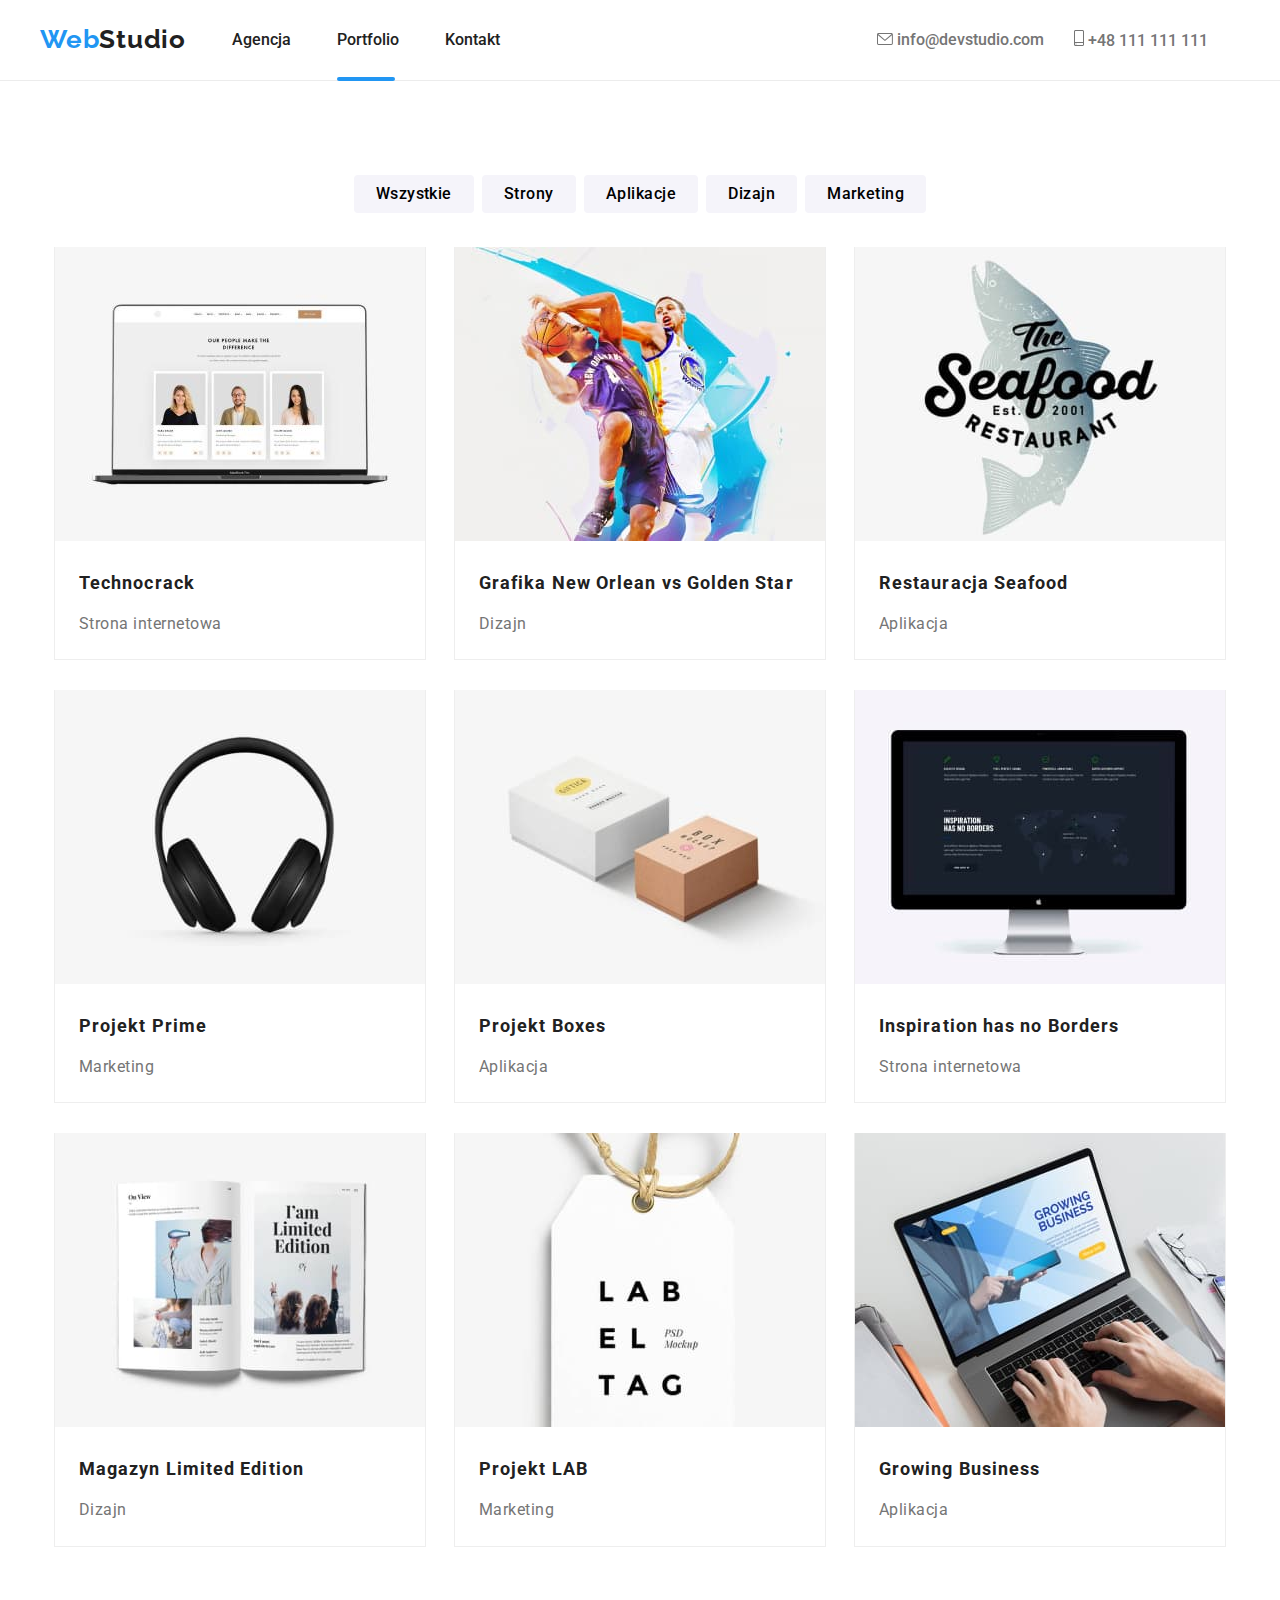
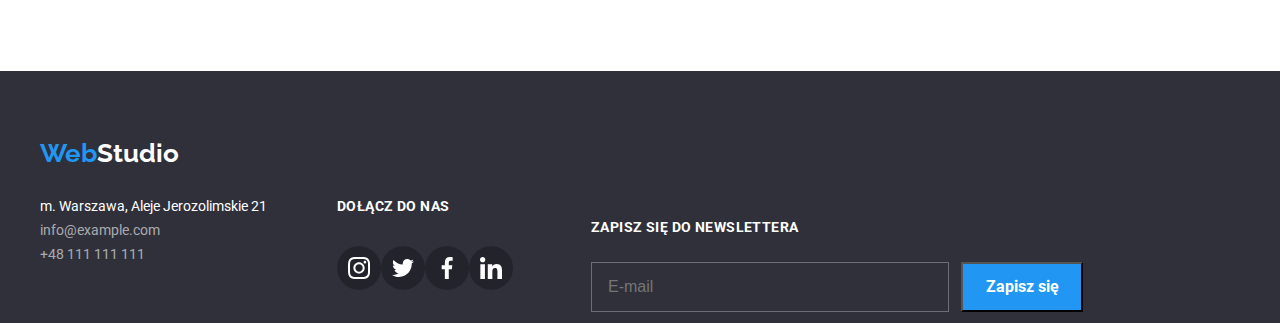
==== portfolio.html @ 3f78d121 "Initial commit" ====
<!DOCTYPE html>
<html lang="en">
    <head>
        <meta charset="UTF-8" />
        <meta http-equiv="X-UA-Compatible" content="IE=edge" />
        <meta name="viewport" content="width=device-width, initial-scale=1.0" />
        <title>Portfolio</title>
        <link rel="stylesheet" href="css/styles.css" />
        <link
            href="https://fonts.googleapis.com/css2?family=Raleway:wght@700&family=Roboto:wght@400;500;700;900&display=swap"
            rel="stylesheet"
        />
        <link
            rel="stylesheet"
            href="node_modules/modern-normalize/modern-normalize.css"
        />
    </head>

    <body>
        <header >
            <nav class="container">
                <ul class="navigation">
                    <div class="left-nav">
                        <li>
                            <a class="logo" href="/"
                                ><span class="logo-web">Web</span>Studio</a
                            >
                        </li>
                        <li>
                            <a class="links" href="./index.html">Agencja</a>
                        </li>
                        <li>
                            <a class="links" href="./portfolio.html"
                                >Portfolio</a
                            >
                             <div class="underscore-portfolio"></div>
                        </li>
                        <li>
                            <a class="links" href="#">Kontakt</a>
                        </li>
                    </div>
                    <div class="right-nav">
                        <li>
                            <a
                                class="envelope-smartphone"
                                href="mailto:info@devstudio.com"
                            >
                                <svg width="16px" height="12px">
                                    <use
                                        href="./images/icons.svg/symbol-defs-envelope-smartphone.svg#icon-envelope"
                                    ></use>
                                </svg>
                                info@devstudio.com</a
                            >
                        </li>
                        <li>
                            <a
                                class="envelope-smartphone"
                                href="tel:+48111111111"
                            >
                                <svg width="10px" height="16px">
                                    <use
                                        href="./images/icons.svg/symbol-defs-envelope-smartphone.svg#icon-smartphone"
                                    ></use>
                                </svg>
                                +48 111 111 111</a
                            >
                        </li>
                    </div>
                </ul>
            </nav>
        </header>
        <main>
            <section>
                <div class="container">
                <ul class="portfolio-buttons-style">
                    <li>
                        <button class="portfolio-buttons" type="button">
                            Wszystkie
                        </button>
                    </li>
                    <li>
                        <button class="portfolio-buttons" type="button">
                            Strony
                        </button>
                    </li>
                    <li>
                        <button class="portfolio-buttons" type="button">
                            Aplikacje
                        </button>
                    </li>
                    <li>
                        <button class="portfolio-buttons" type="button">
                            Dizajn
                        </button>
                    </li>
                    <li>
                        <button class="portfolio-buttons" type="button">
                            Marketing
                        </button>
                    </li>
                </ul>
            </section>

            <section>
                <div class="container">
                    <ul class="portfolio-img-container">
                        <li class="portfolio-images">
                            <div class="img-animation">
                                <img 
                                src="images/portfolio.img/img1.jpg"
                                alt="Laptop"
                                width="370"
                                height="294"
                            />
                                <p class="overlay-text">Technocrack jest popularną platformą wykorzystywaną do rozpowszechniania koronawirusa. Firmy wykorzystują tę platformę do celów szpiegowskich i ataków na niezabezpieczone serwery konkurencji
                            </p>  
                            </div>

                            <h3 class="portfolio-img-title">Technocrack</h3>
                            <p class="portfolio-image-description">
                                Strona internetowa
                            </p>
                        </li>

                        <li class="portfolio-images">
                            <div class="img-animation">
                            <img
                                src="images/portfolio.img/img2.jpg"
                                alt="Two basketball players"
                                width="370"
                                height="294"
                            />
                             <p class="overlay-text">Technocrack jest popularną platformą wykorzystywaną do rozpowszechniania koronawirusa. Firmy wykorzystują tę platformę do celów szpiegowskich i ataków na niezabezpieczone serwery konkurencji
                            </p> 
                        </div>
                            <h3 class="portfolio-img-title">
                                Grafika New Orlean vs Golden Star
                            </h3>
                            <p class="portfolio-image-description">Dizajn</p>
                        </li>

                        <li class="portfolio-images">
                            <div class="img-animation">
                            <img
                                src="images/portfolio.img/img3.jpg"
                                alt="Seafood restaurant logo"
                                width="370"
                                height="294"
                            />
                             <p class="overlay-text">Technocrack jest popularną platformą wykorzystywaną do rozpowszechniania koronawirusa. Firmy wykorzystują tę platformę do celów szpiegowskich i ataków na niezabezpieczone serwery konkurencji
                            </p> 
                            </div>
                            <h3 class="portfolio-img-title">
                                Restauracja Seafood
                            </h3>
                            <p class="portfolio-image-description">Aplikacja</p>
                        </li>

                        <li class="portfolio-images">
                            <div class="img-animation">
                            <img
                                src="images/portfolio.img/img4.jpg"
                                alt="Black headphones"
                                width="370"
                                height="294"
                            />
                            <p class="overlay-text">Technocrack jest popularną platformą wykorzystywaną do rozpowszechniania koronawirusa. Firmy wykorzystują tę platformę do celów szpiegowskich i ataków na niezabezpieczone serwery konkurencji
                            </p> 
                        </div>

                            <h3 class="portfolio-img-title">Projekt Prime</h3>
                            <p class="portfolio-image-description">Marketing</p>
                        </li>

                        <li class="portfolio-images">
                            <div class="img-animation">
                            <img
                                src="images/portfolio.img/img5.jpg"
                                alt="Two boxes"
                                width="370"
                                height="294"
                            />
                            <p class="overlay-text">Technocrack jest popularną platformą wykorzystywaną do rozpowszechniania koronawirusa. Firmy wykorzystują tę platformę do celów szpiegowskich i ataków na niezabezpieczone serwery konkurencji
                            </p> 
                            </div>
                            <h3 class="portfolio-img-title">Projekt Boxes</h3>
                            <p class="portfolio-image-description">Aplikacja</p>
                        </li>

                        <li class="portfolio-images">
                             <div class="img-animation">
                            <img
                                src="images/portfolio.img/img6.jpg"
                                alt="Computer screen"
                                width="370"
                                height="294"
                            />
                             <p class="overlay-text">Technocrack jest popularną platformą wykorzystywaną do rozpowszechniania koronawirusa. Firmy wykorzystują tę platformę do celów szpiegowskich i ataków na niezabezpieczone serwery konkurencji
                            </p>
                            </div>
                            <h3 class="portfolio-img-title">
                                Inspiration has no Borders
                            </h3>
                            <p class="portfolio-image-description">
                                Strona internetowa
                            </p>
                        </li>

                        <li class="portfolio-images">
                             <div class="img-animation">
                            <img
                                src="images/portfolio.img/img7.jpg"
                                alt="Open book"
                                width="370"
                                height="294"
                            />
                        <p class="overlay-text">Technocrack jest popularną platformą wykorzystywaną do rozpowszechniania koronawirusa. Firmy wykorzystują tę platformę do celów szpiegowskich i ataków na niezabezpieczone serwery konkurencji
                            </p>
                            </div>
                            <h3 class="portfolio-img-title">
                                Magazyn Limited Edition
                            </h3>
                            <p class="portfolio-image-description">Dizajn</p>
                        </li>

                        <li class="portfolio-images">
                             <div class="img-animation">
                            <img
                                src="images/portfolio.img/img8.jpg"
                                alt="White bookmark"
                                width="370"
                                height="294"
                            />
                            <p class="overlay-text">Technocrack jest popularną platformą wykorzystywaną do rozpowszechniania koronawirusa. Firmy wykorzystują tę platformę do celów szpiegowskich i ataków na niezabezpieczone serwery konkurencji
                            </p>
                            </div>
                            <h3 class="portfolio-img-title">Projekt LAB</h3>
                            <p class="portfolio-image-description">Marketing</p>
                        </li>

                        <li class="portfolio-images">
                             <div class="img-animation">
                            <img
                                src="images/portfolio.img/img9.jpg"
                                alt="Typing on the laptop"
                                width="370"
                                height="294"
                            />
                            <p class="overlay-text">Technocrack jest popularną platformą wykorzystywaną do rozpowszechniania koronawirusa. Firmy wykorzystują tę platformę do celów szpiegowskich i ataków na niezabezpieczone serwery konkurencji
                            </p>
                            </div>
                            <h3 class="portfolio-img-title">
                                Growing Business
                            </h3>
                            <p class="portfolio-image-description">Aplikacja</p>
                        </li>
                    </ul>
                </div>
                </div>
            </section>
        </main>
        <footer class="footer">
            <div class="container">
                <a class="logo-web-footer" href="/"
                    ><span class="logo-web">Web</span>Studio</a
                >
                <address>
                    <div class="footer-sections">
                        <div class="addres-box">
                            <p>m. Warszawa, Aleje Jerozolimskie 21</p>
                            <p class="footer-contact">
                                <a href="mailto:info@devstudio.com"></a
                                >info@example.com
                            </p>
                            <p class="footer-contact">
                                <a href="tel:+48111111111"></a>+48 111 111 111
                            </p>
                        </div>
                        <div class="joined-us-section">
                            <p class="joined-us">Dołącz do nas</p>
                            <ul class="social-media-footer">
                                <li>
                                    <a href="#">
                                        <svg
                                            width="20px"
                                            height="20px"
                                            viewBox="0 0 50 100"
                                            class="social-media-footer-single"
                                        >
                                            <use
                                                href="./images/icons.svg/symbol-defs-social.svg#icon-instagram"
                                            ></use> 
                                        </svg>
                                    </a>
                                </li>
                                <li>
                                    <a href="#">
                                        <svg
                                            width="20px"
                                            height="20px"
                                            viewBox="0 0 50 100"
                                            class="social-media-footer-single"
                                        >
                                            <use
                                                href="./images/icons.svg/symbol-defs-social.svg#icon-twitter"
                                            ></use>
                                        </svg>
                                    </a>
                                </li>
                                <li>
                                    <a href="#">
                                        <svg
                                            width="20px"
                                            height="20px"
                                            viewBox="0 0 50 100"
                                            class="social-media-footer-single"
                                        >
                                            <use
                                                href="./images/icons.svg/symbol-defs-social.svg#icon-facebook"
                                            ></use>
                                        </svg>
                                    </a>
                                </li>
                                <li>
                                    <a href="#">
                                        <svg
                                            width="20px"
                                            height="20px"
                                            viewBox="0 0 50 100"
                                            class="social-media-footer-single"
                                        >
                                            <use
                                                href="./images/icons.svg/symbol-defs-social.svg#icon-linkedin"
                                            ></use>
                                        </svg>
                                    </a>
                                </li>
                                <div class="footer-sections">
                                <li class="footer-newsletter">
                                    <p class="newsletter">Zapisz się do newslettera</p>
<form class="email-button-section" name="signup_form" autocomplete="on" novalidate>
  <label>
    <input class="footer-email" name="email" placeholder="E-mail"/>
  </label>

  <button type="submit"class="sign-up">Zapisz się</button>
</form>
                                    </li>
                                    </div>
                            </ul>
                        </div>
                    </div>
                </address>
            </div>
        </footer>
    </body>
</html>
---- css/styles.css ----
@import url("https://fonts.googleapis.com/css2?family=Raleway:wght@700&family=Roboto:wght@400;500;700;900&display=swap");
@import "node_modules/modern-normalize/modern-normalize.css";

:root {
    --brand-color: #2196f3;
    --title: #ffffff;
    --black: #212121;
    --backgroud-grey: #2f303a;
    --button-white: #f5f4fa;
    --grey: #757575;
    --border-lightgrey: #afb1b8;
}

body {
    font-family: "Roboto", sans-serif;
    color: var(--black);
}

*,
*::before,
*::after {
    box-sizing: border-box;
    padding: 0;
    margin: 0;
}
header {
    border-bottom: solid;
    border-color: #ececec;
    border-width: 1px;
}

.container {
    width: 1200px;
    margin: 0 auto;
}

.navigation {
    display: flex;
    flex-direction: row;
    align-items: center;
    max-width: 1600px;
    height: 80px;
    list-style: none;
    padding-top: 24px;
    padding-bottom: 25px;
}

.left-nav {
    display: flex;
    justify-content: flex-start;
    align-items: center;
    gap: 46px;
    list-style: none;
}
.right-nav {
    display: flex;
    justify-content: flex-end;
    gap: 30px;
    list-style: none;
    margin: auto;
    color: var(--grey);
    padding-left: 345px;
}

.links {
    color: var(--black);
    cursor: pointer;
    font-size: inherit;
    font-weight: 500;
    text-decoration: none;
    display: flex;
}
.links:active,
.links:hover {
    color: var(--brand-color);
    transition-duration: 250ms;
    transition-timing-function: cubic-bezier(0.4, 0, 0.2, 1);
}

.envelope-smartphone {
    fill: var(--grey);
    cursor: pointer;
    color: var(--grey);
    font-size: 14px;
    font-size: inherit;
    font-weight: 500;
    justify-content: right;
}

.envelope-smartphone:hover,
.envelope-smartphone:focus {
    color: var(--brand-color);
    fill: var(--brand-color);
    transition-duration: 250ms;
    transition-timing-function: cubic-bezier(0.4, 0, 0.2, 1);
}

a {
    list-style-type: none;
    text-decoration: none;
}
.logo {
    font-family: "Raleway", sans-serif;
    font-style: normal;
    font-weight: 700;
    font-size: 26px;
    line-height: 1.4;
    letter-spacing: 0.03em;
    text-decoration: none;
    text-shadow: 2px, 2px, 4px, #212121;
    color: var(--brand-color);
    color: var(--black);
}
.logo-web {
    color: var(--brand-color);
}

.underscore {
    position: relative;
    top: 28px;
}

.underscore::after {
    content: "";
    position: absolute;
    left: 0;

    display: block;
    width: 53px;
    height: 4px;
    background-color: #2196f3;
    border-radius: 2px;
}

.underscore-portfolio {
    position: relative;
    top: 28px;
}

.underscore-portfolio::after {
    content: "";
    position: absolute;
    left: 0;
    display: block;
    width: 58px;
    height: 4px;
    background-color: #2196f3;
    border-radius: 2px;
}
.title {
    font-family: "Raleway", sans-serif;
    color: var(--title);
    font-style: normal;
    font-weight: 700;
    font-size: 44px;
    line-height: 1, 4;
    text-align: center;
    letter-spacing: 0.06em;
    text-transform: uppercase;
    max-width: 1600px;
    margin: auto;
    height: 600px;
    padding-top: 200px;
    background-image: linear-gradient(
            rgba(47, 48, 58, 0.4),
            rgba(47, 48, 58, 0.4)
        ),
        url("../images/main.img/background-img.jpg");
    filter: drop-shadow(0px 4px 4px rgba(0, 0, 0, 0.25));
    background-repeat: no-repeat;
}

.efektywne {
    font-family: "Roboto";
    font-weight: 900;
    font-size: 44px;
    line-height: 1.37;
    letter-spacing: 0.06em;
    text-transform: uppercase;
    color: var(--white);
    width: 1200px;
    max-width: 696px;
    text-align: center;
    margin: 0 auto;
}

.main-button {
    color: var(--title);
    cursor: pointer;
    background-color: var(--brand-color);
    font-weight: 700;
    font-size: 16px;
    width: 200px;
    height: 50px;
    left: 700px;
    top: 430px;
}
.backdrop {
    display: flex;
    background-color: rgba(0, 0, 0, 0.2);
    position: fixed;
    left: 0;
    right: 0;
    top: 0;
    bottom: 0;
    z-index: 1;
    cursor: not-allowed;
    transform: scale(1);
    transition-duration: 250ms;
    transition-timing-function: cubic-bezier(0.4, 0, 0.2, 1);
}
.modal {
    position: relative;
    margin: auto;
    background: #ffffff;
    box-shadow: 0px 1px 3px rgba(0, 0, 0, 0.12), 0px 1px 1px rgba(0, 0, 0, 0.14),
        0px 2px 1px rgba(0, 0, 0, 0.2);
    width: 528px;
    height: 581px;
    cursor: auto;
}
.modal-close {
    border-radius: 50%;
    border-color: var(--border-lightgrey);
    color: #212121;
    fill: #212121;
    width: 30px;
    height: 30px;
    background-color: var(--title);
    position: absolute;
    top: 8px;
    left: 91%;
    cursor: pointer;
}
.close-x {
    fill: var(--black);
}
.is-hidden {
    pointer-events: none;
    visibility: hidden;
    opacity: 0;
    transform: translateX(-50%) translateY(-50%) scale(0) rotate(0deg)
        skew(40deg 40deg);
}
.lorem-ipsum-icons {
    text-align: center;
    background-color: var(--button-white);
    width: 270px;
    height: 120px;
    padding: 25px 100px;
}
.lorem-ipsum-style {
    display: flex;
    justify-content: space-between;
    flex-direction: row;
    list-style: none;
    gap: 30px;
    padding-top: 94px;
    padding-bottom: 94px;
}

.lorem-ipsum {
    font-weight: 700;
    font-size: 14px;
    line-height: 1.1;
    letter-spacing: 0.03em;
    text-transform: uppercase;
    padding-top: 30px;
}
.lorem-ipsum-text {
    font-size: 14px;
    line-height: 1.7;
    letter-spacing: 0.03em;
    color: var(--grey);
    text-align: left;
    width: 270px;
    height: 75px;
    padding-bottom: 94px;
}
.lorem-ipsum-container {
    display: flex;
    width: 1200px;
    margin: auto;
    padding: 94px 215px;
    gap: 30px;
    list-style-type: none;
    justify-content: space-between;
    padding-top: 94px;
    padding-bottom: 94px;
}
.headings {
    font-size: 36px;
    text-align: center;
    font-weight: 700;
    padding-top: 94px;
    padding-bottom: 50px;
}

.index-images {
    display: flex;
    gap: 30px;
    list-style-type: none;
    list-style: none;
    justify-content: space-between;
    padding-bottom: 94px;
}

.index-image-title > .label {
    position: absolute;
    bottom: 0;
    font-family: "Roboto";
    font-weight: 700;
    font-size: 14px;
    background-color: rgba(47, 48, 58, 0.8);
    color: var(--title);
    width: 370px;
    height: 70px;
    text-align: center;
    padding-top: 27px;
    padding-bottom: 27px;
}
.index-image-title {
    position: relative;
    letter-spacing: 0.03em;
    text-transform: uppercase;
    display: flex;
}

.john-doe-section {
    background-color: var(--button-white);
    max-width: 1600px;
    margin: auto;
}
.john-doe-style {
    display: flex;
    list-style-type: none;
    justify-content: space-between;
    padding-bottom: 94px;
    gap: 30px;
}
.john-doe-images {
    background-color: var(--title);
}

.john-doe {
    font-weight: 500;
    padding-top: 30px;
    padding-bottom: 10px;
}

.john-doe-job {
    font-weight: 400px;
    font-style: normal;
    color: var(--grey);
    padding-bottom: 59px, 99px;
    height: 30px;
}

.john-doe-description {
    text-align: center;
    letter-spacing: 0.03em;
    box-shadow: 0px 0px 2px 0px;
    border-radius: 0px 0px 4px 4px;
    padding-bottom: 30px;
    background-color: var(--title);
    filter: drop-shadow(0px 4px 4px rgba(0, 0, 0, 0.25));
}

.social-media-icons {
    display: flex;
    fill: var(--border-lightgrey);
    justify-content: center;
    margin: auto;
    list-style: none;
    padding-top: 12px;
    max-height: 44px;
    max-width: 206px;
}

.social-media-icons-single {
    margin: auto;
    fill: var(--border-lightgrey);
    cursor: pointer;
    width: 44px;
    height: 44px;
    padding: 12px;
}

.social-media-icons-single:hover,
.social-media-icons-single:focus {
    fill: var(--title);
    background-color: var(--brand-color);
    padding: 10px;
    border-radius: 50%;
    transition-duration: 250ms;
    transition-timing-function: cubic-bezier(0.4, 0, 0.2, 1);
}

.company-icons {
    display: flex;
    justify-content: center;
    padding-bottom: 30px;
    fill: var(--border-lightgrey);
    gap: 30px;
    padding-top: 50px;
    padding-bottom: 94px;
}

.company-border {
    list-style: none;
    cursor: pointer;
    padding: 16px 32px;
    width: 170px;
    height: 92px;
    margin-right: auto;
    border-width: 1px;
    border: 1px solid var(--border-lightgrey);
    border-radius: 4px;
}

.company-border:hover,
.company-border:focus {
    fill: var(--brand-color);
    border-color: var(--brand-color);
    transition-duration: 250ms;
    transition-timing-function: cubic-bezier(0.4, 0, 0.2, 1);
}

.portfolio-buttons {
    cursor: pointer;
    justify-content: center;
    font-family: "Roboto";
    font-weight: 500;
    font-size: 16px;
    line-height: 1.6;
    background: var(--button-white);
    border-radius: 4px;
    text-align: center;
    letter-spacing: 0.03em;
    padding: 6px 22px 6px 22px;
    border: var(--button-white);
    margin: auto;
}
.portfolio-buttons-style {
    display: flex;
    list-style: none;
    justify-content: center;
    gap: 8px;
    padding-top: 94px;
    padding-bottom: 34px;
}

.portfolio-buttons:hover {
    background: var(--brand-color);
    color: var(--button-white);
    box-shadow: 0px 4px 4px rgba(0, 0, 0, 0.25);
    transition-duration: 250ms;
    transition-timing-function: cubic-bezier(0.4, 0, 0.2, 1);
}
.portfolio-buttons:focus {
    background: var(--brand-color);
    color: var(--title);
}

.portfolio-img-title {
    font-weight: 700;
    font-size: 18px;
    line-height: 2;
    color: var(--black);
    letter-spacing: 0.06em;
    padding: 20px 24px 4px 24px;
}

.portfolio-images {
    position: relative;
    list-style-type: none;
    cursor: pointer;
    margin: auto;
    gap: 30px;
    margin-bottom: 30px;
    border-width: 1px;
    border-style: solid;
    border-color: #eeeeee;
    border-top: transparent;
}
.portfolio-images:hover .overlay-text {
    transform: translateY(-100%);
    transition-duration: 250ms;
    transition-timing-function: cubic-bezier(0.4, 0, 0.2, 1);
}

.portfolio-image-description {
    color: var(--grey);
    font-size: 16px;
    line-height: 1.9;
    letter-spacing: 0.03em;
    padding: 4px 24px 20px 24px;
    gap: 30px;
}
.portfolio-img-container {
    display: flex;
    flex-wrap: wrap;
    justify-content: space-between;
    padding-bottom: 94px;
}
.img-animation {
    position: relative;
    overflow: hidden;
}
.overlay-text {
    margin: 0;
    position: absolute;
    pointer-events: none;
    width: 100%;
    height: 100%;
    font-size: 18px;
    line-height: 1, 5;
    background-color: var(--brand-color);
    letter-spacing: 0.03em;
    color: var(--title);
    top: 100%;
    left: 0;
    padding-top: 49px;
    padding-left: 24px;
    padding-right: 45px;
    transition: transform 0.3s;
    transition-timing-function: cubic-bezier(0.4, 0, 0.2, 1);
}
.img-animation:hover .overlay-text:hover {
    transform: translateY(0%);
    transition-duration: 250ms;
    transition-timing-function: cubic-bezier(0.4, 0, 0.2, 1);
}

.logo-web-footer {
    font-family: "Raleway", sans-serif;
    color: var(--title);
    font-weight: 700;
    font-size: 26px;
    background-color: var(--backgroud-grey);
    text-decoration: none;
}

.footer {
    font-style: normal;
    font-size: 14px;
    color: var(--title);
    line-height: 1.7;
    background-color: var(--backgroud-grey);
    height: 252px;
    padding-top: 60px;
}

.addres-box {
    font-style: normal;
    padding-top: 20px;
    padding-bottom: 9px;
    padding-right: 70px;
    line-height: 1, 7;
    justify-content: flex-start;
}
.footer-contact {
    color: rgba(255, 255, 255, 0.6);
    font-size: 14px;
    line-height: 1.7;
    cursor: pointer;
}
.footer-contact:active,
.footer-contact:hover {
    color: var(--brand-color);
    transition-duration: 250ms;
    transition-timing-function: cubic-bezier(0.4, 0, 0.2, 1);
}
.joined-us {
    font-family: "Roboto";
    font-weight: 700;
    font-size: 14px;
    letter-spacing: 0.03em;
    text-transform: uppercase;
    font-style: normal;
}
.joined-us-section {
    margin-top: 20px;
    justify-content: center;
}
.social-media-footer {
    display: flex;
    max-width: 206px;
    list-style: none;
    align-items: center;
}
.social-media-footer-single {
    fill: var(--title);
    cursor: pointer;
    background-color: rgba(0, 0, 0, 0.25);
    margin-top: 20px;
    width: 44px;
    height: 44px;
    border-radius: 50%;
    align-items: center;
}
.social-media-footer-single:hover {
    background-color: var(--brand-color);
    border-radius: 50%;
    transition-duration: 250ms;
    transition-timing-function: cubic-bezier(0.4, 0, 0.2, 1);
}
.footer-sections {
    display: flex;
}
.sign-up {
    font-family: "Roboto";
    font-style: normal;
    font-weight: 700;
    font-size: 16px;
    line-height: 30px;
    background-color: #2196f3;
    width: 200px;
    height: 50px;
    text-align: center;
    color: white;
}
.newsletter {
    font-family: "Roboto";
    font-style: normal;
    font-weight: 700;
    font-size: 14px;
    line-height: 16px;
    letter-spacing: 0.03em;
    text-transform: uppercase;
    width: 448px;
    height: 23px;
    left: 561px;
    top: 262px;
    padding-bottom: 20px;
}
.footer-newsletter {
    display: inline;
    width: 570px;
    height: 86px;
    padding-left: 78px;
}
.email-button-section {
    display: flex;
    gap: 12px;
    padding-top: 20px;
}
.footer-email {
    width: 358px;
    height: 50px;
    font-size: 16px;
    padding-left: 16px;
    background-color: var(--backgroud-grey);
    border: 1px solid rgba(255, 255, 255, 0.3);
}
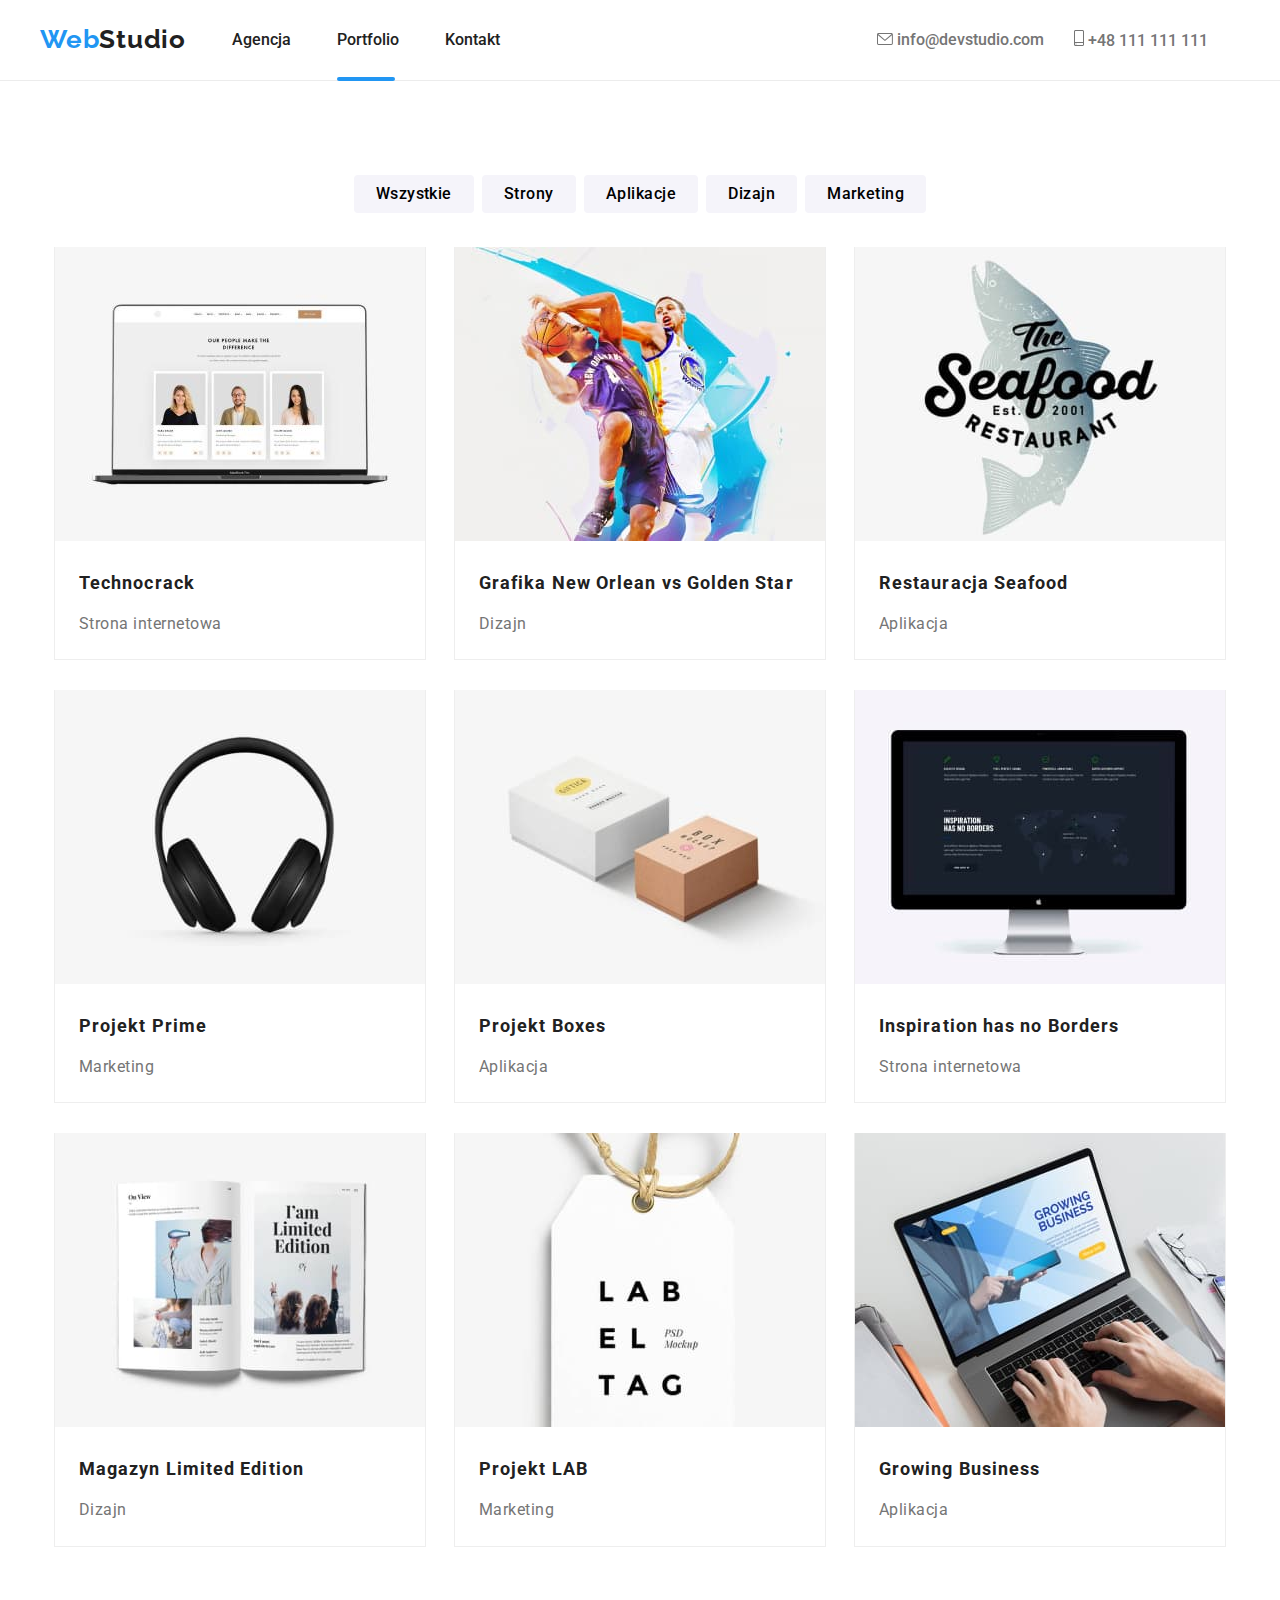
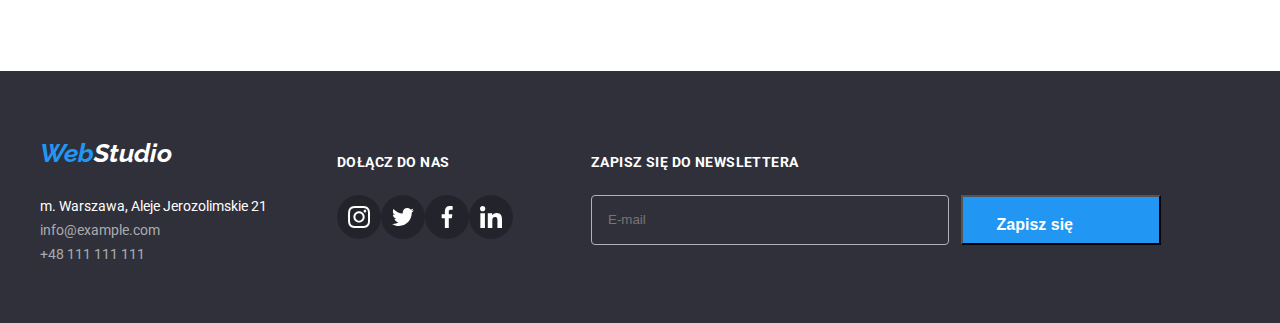
==== commit 48a08e8c: "form box done without icons" ====
--- a/portfolio.html
+++ b/portfolio.html
@@ -262,11 +262,12 @@
         </main>
         <footer class="footer">
             <div class="container">
+                 <address class="footer-sections">
+                    <div>
                 <a class="logo-web-footer" href="/"
                     ><span class="logo-web">Web</span>Studio</a
                 >
-                <address>
-                    <div class="footer-sections">
+                
                         <div class="addres-box">
                             <p>m. Warszawa, Aleje Jerozolimskie 21</p>
                             <p class="footer-contact">
@@ -277,6 +278,7 @@
                                 <a href="tel:+48111111111"></a>+48 111 111 111
                             </p>
                         </div>
+                    </div>
                         <div class="joined-us-section">
                             <p class="joined-us">Dołącz do nas</p>
                             <ul class="social-media-footer">
@@ -290,7 +292,7 @@
                                         >
                                             <use
                                                 href="./images/icons.svg/symbol-defs-social.svg#icon-instagram"
-                                            ></use> 
+                                            ></use>
                                         </svg>
                                     </a>
                                 </li>
@@ -336,21 +338,17 @@
                                         </svg>
                                     </a>
                                 </li>
-                                <div class="footer-sections">
-                                <li class="footer-newsletter">
-                                    <p class="newsletter">Zapisz się do newslettera</p>
-<form class="email-button-section" name="signup_form" autocomplete="on" novalidate>
-  <label>
-    <input class="footer-email" name="email" placeholder="E-mail"/>
-  </label>
-
-  <button type="submit"class="sign-up">Zapisz się</button>
-</form>
-                                    </li>
-                                    </div>
-                            </ul>
-                        </div>
-                    </div>
+                                </ul>
+</div>
+    <div class="footer-newsletter">
+      <form>
+        <label for="newsletter" ><p class="footer-inscription">Zapisz się do newslettera</p></label>
+        <div class="footer-button">
+        <input id="newsletter" type="email" placeholder="E-mail" class="newsletter-input">
+        <button type="submit" class="main-button">Zapisz się <svg width="24px" height="24" class="icon-newsletter"><use href="./images/icons.svg#icon-icon-send"></use></svg></button></div>
+      </form>
+    </div>
+                    
                 </address>
             </div>
         </footer>
--- a/css/styles.css
+++ b/css/styles.css
@@ -9,6 +9,7 @@
     --button-white: #f5f4fa;
     --grey: #757575;
     --border-lightgrey: #afb1b8;
+    --cubic-bezier: cubic-bezier(0.4, 0, 0.2, 1);
 }
 
 body {
@@ -192,8 +193,6 @@
     font-size: 16px;
     width: 200px;
     height: 50px;
-    left: 700px;
-    top: 430px;
 }
 .backdrop {
     display: flex;
@@ -216,9 +215,10 @@
     box-shadow: 0px 1px 3px rgba(0, 0, 0, 0.12), 0px 1px 1px rgba(0, 0, 0, 0.14),
         0px 2px 1px rgba(0, 0, 0, 0.2);
     width: 528px;
-    height: 581px;
+    min-height: 581px;
     cursor: auto;
 }
+
 .modal-close {
     border-radius: 50%;
     border-color: var(--border-lightgrey);
@@ -516,6 +516,7 @@
     font-size: 18px;
     line-height: 1, 5;
     background-color: var(--brand-color);
+    opacity: 0.9;
     letter-spacing: 0.03em;
     color: var(--title);
     top: 100%;
@@ -557,7 +558,6 @@
     padding-bottom: 9px;
     padding-right: 70px;
     line-height: 1, 7;
-    justify-content: flex-start;
 }
 .footer-contact {
     color: rgba(255, 255, 255, 0.6);
@@ -587,7 +587,7 @@
     display: flex;
     max-width: 206px;
     list-style: none;
-    align-items: center;
+    margin-right: 0;
 }
 .social-media-footer-single {
     fill: var(--title);
@@ -605,51 +605,181 @@
     transition-duration: 250ms;
     transition-timing-function: cubic-bezier(0.4, 0, 0.2, 1);
 }
-.footer-sections {
-    display: flex;
-}
-.sign-up {
+.form-newsletter {
     font-family: "Roboto";
     font-style: normal;
     font-weight: 700;
+    font-size: 20px;
+    line-height: 23px;
+    text-align: center;
+    letter-spacing: 0.03em;
+    color: #212121;
+    padding-top: 40px;
+}
+.form-style {
+    display: flex;
+    flex-direction: column;
+    margin: 40px;
+    width: 448px;
+}
+.form {
+width: 448px;
+font-weight: 400;
+font-size: 12px;
+line-height: 14px;
+letter-spacing: 0.01em;
+margin: 10px 0 4px 0;
+display: flex;
+color: #757575;
+border-color: rgba(117, 117, 117, 0.5);
+
+}
+.input-style {
+    width: 448px;
+    display: block;
+    position: relative;
+    margin-top: 4px;
+    transition-property: fill;
+    transition-duration: 250ms;
+    transition-timing-function: cubic-bezier(0.4, 0, 0.2, 1);
+}
+.input-style:hover,
+.input-style:focus-within {
+    fill: var(--brand-color);
+    border-color: var(--brand-color);
+}
+.icons-form {
+    fill: var(--black);
+    position: absolute;
+    transform: translateY(-50%);
+    top: 50%;
+    left: 13%;
+}
+.textarea {
+    width: 448px;
+    height: 120px;
+    background-color: inherit;
+    border: 1px solid color: rgba(117, 117, 117, 0.5);
+    border-radius: 4px;
+    padding: 12px 16px;
+    resize: none;
+    display: block;
+} 
+
+.checkbox-label{
+margin: 20px 0 30px 15px;
+font-weight: 400;
+font-size: 14px;
+line-height: 24px;
+letter-spacing: 0.03em;
+color: var(--grey);
+display: flex;
+align-items: center;
+position: relative;
+}
+.checkbox-label a{
+    text-decoration: underline;
+    color: var(--brand-color);
+}
+.checkbox-icon{
+    position: absolute;
+   color:var(--title)
+    border-radius: 2px;
+    visibility: hidden;
+    transition-property: background-color visibility scale;
+    transition-duration: 250ms;
+    transition-timing-function: var(--cubic-bezier);
+    scale:0;
+    
+}
+
+.checkbox-hidden:checked ~ .checkbox-icon{
+    visibility: visible;
+    background-color: var(--brand-color);
+    scale:1;
+}
+
+.checkbox-hidden:checked ~ .checkbox-icon-unchecked{
+    scale: 0;
+}
+
+.checkbox-icon-unchecked{
+    position: absolute;
+    scale: 1;
+    transition:scale, 0.2s
+}
+
+.checkbox-text{
+    margin-left: 8px;
+}
+
+.checkbox-hidden{
+    -moz-appearance: none;
+    -webkit-appearance: none;
+    appearance: none;
+    width: 16px;
+    height: 15px;
+    z-index: 10;
+}
+
+.form-input:focus-within {
+    outline: 1px solid var(--brand-color);
+    transition-property: outline;
+    transition-duration:250ms;
+    transition-timing-function: var(--cubic-bezier);
+}
+
+.form-input:focus-within + svg {
+    fill: var(--brand-color);
+    transition-property: fill;
+    transition-duration: 250ms;
+    transition-timing-function: var(--cubic-bezier);
+}
+.form-send-button {
+    color: var(--title);
+    cursor: pointer;
+    background-color: var(--brand-color);
+    font-weight: 700;
     font-size: 16px;
-    line-height: 30px;
-    background-color: #2196f3;
-    width: 200px;
     height: 50px;
-    text-align: center;
-    color: white;
-}
-.newsletter {
+    width:200px;
+   margin: 30px 164px 40px 164px;
+
+}
+.footer-sections {
+    display: flex;
+    flex-direction: row;
+}
+
+.footer-newsletter {
+    padding-left: 78px;
+    padding-top: 20px;
+}
+.footer-inscription {
     font-family: "Roboto";
+    font-weight: 700;
+    font-size: 14px;
+    letter-spacing: 0.03em;
+    text-transform: uppercase;
     font-style: normal;
-    font-weight: 700;
-    font-size: 14px;
-    line-height: 16px;
-    letter-spacing: 0.03em;
-    text-transform: uppercase;
-    width: 448px;
-    height: 23px;
-    left: 561px;
-    top: 262px;
-    padding-bottom: 20px;
-}
-.footer-newsletter {
-    display: inline;
-    width: 570px;
-    height: 86px;
-    padding-left: 78px;
-}
-.email-button-section {
+}
+
+.footer-button {
+    margin-top: 20px;
     display: flex;
     gap: 12px;
-    padding-top: 20px;
-}
-.footer-email {
+}
+
+.newsletter-input {
     width: 358px;
     height: 50px;
-    font-size: 16px;
+    background-color: inherit;
+    border: 1px solid var(--border-lightgrey);
+    border-radius: 4px;
     padding-left: 16px;
-    background-color: var(--backgroud-grey);
-    border: 1px solid rgba(255, 255, 255, 0.3);
-}
+}
+
+.icon-newsletter {
+    fill: var(--title);
+    margin-left: 24px;
+}
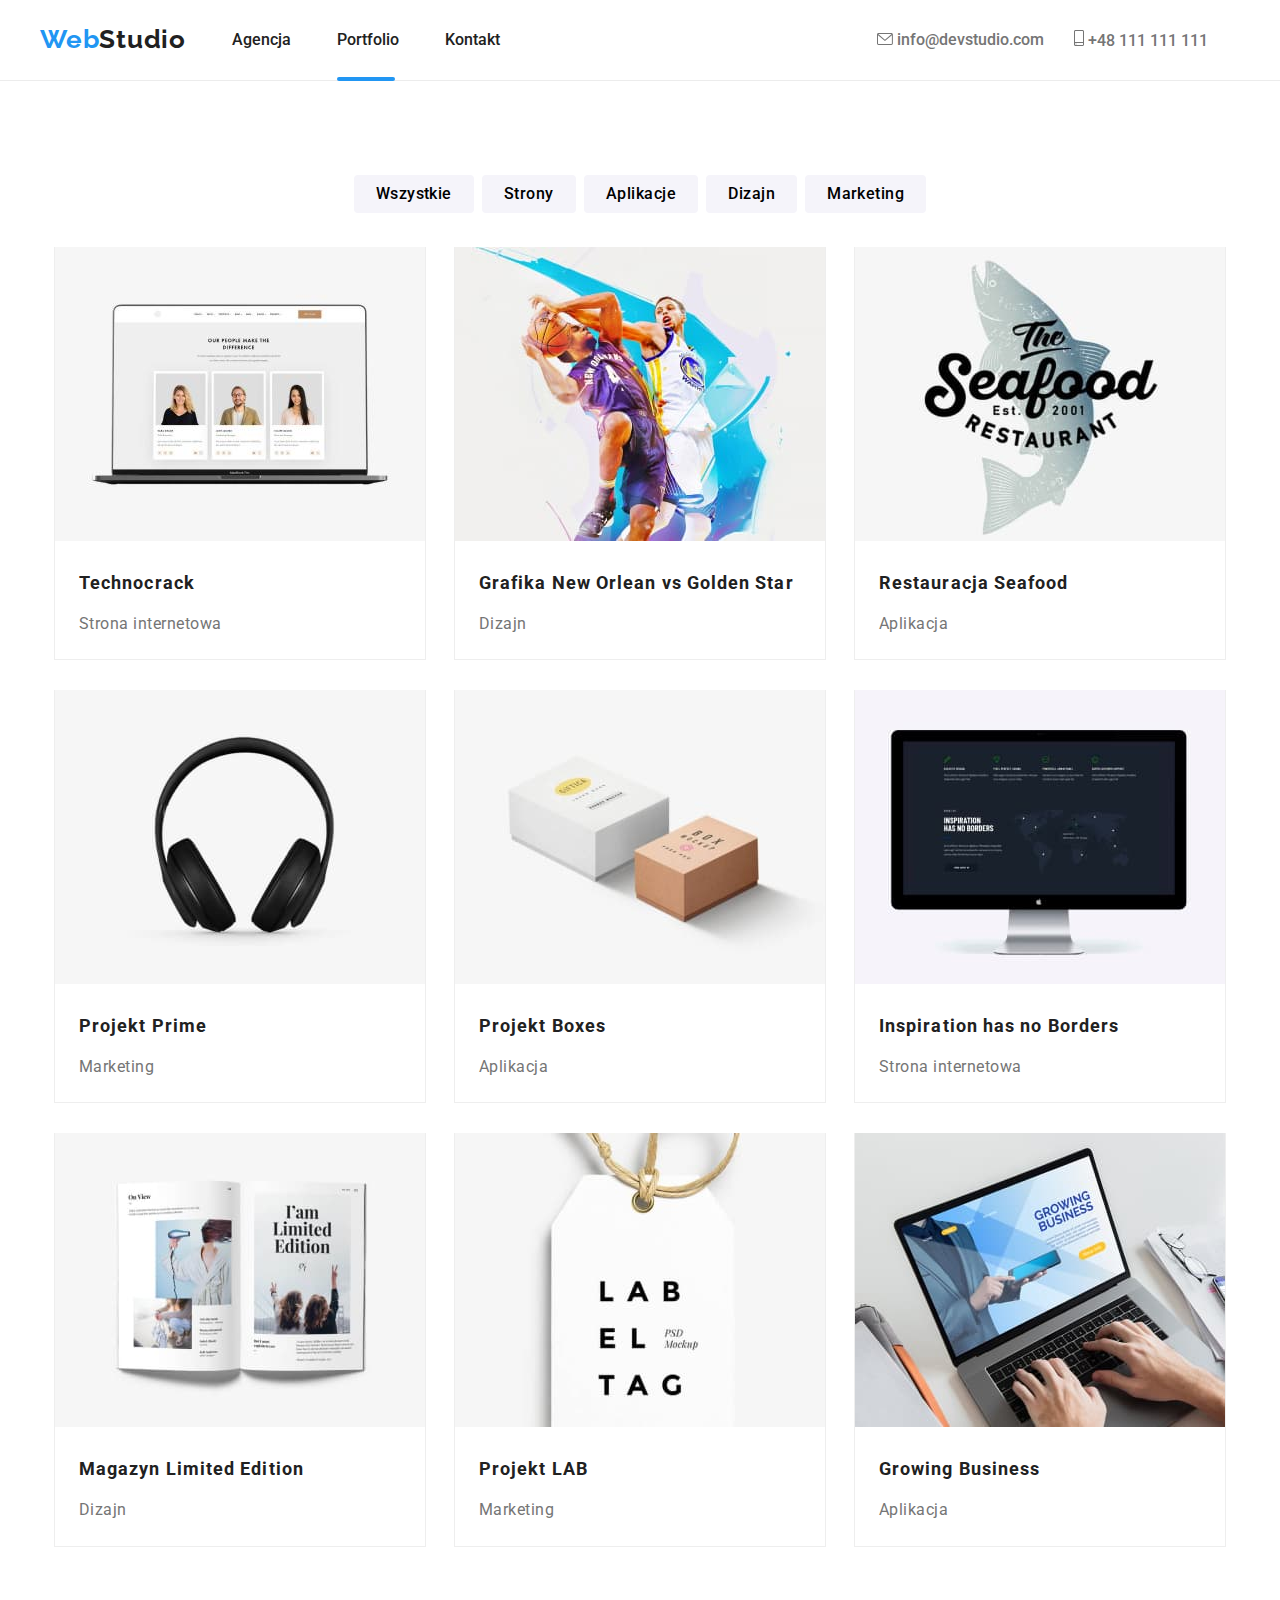
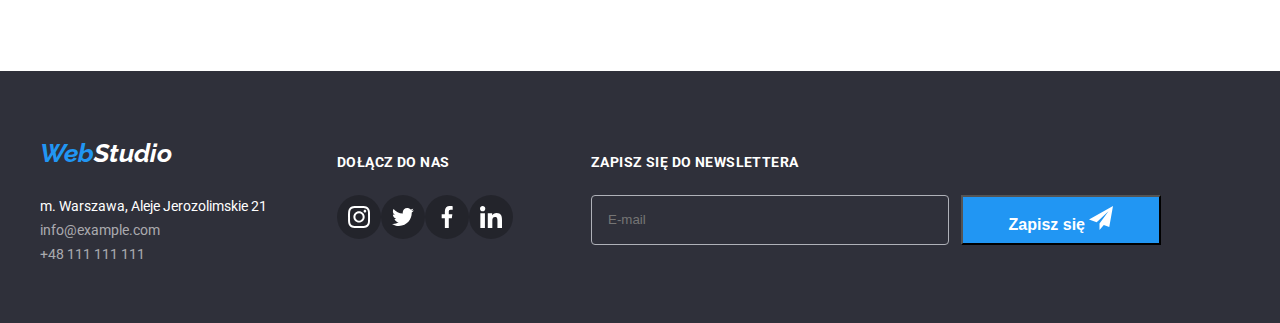
==== commit f9f40f61: "icons added" ====
--- a/portfolio.html
+++ b/portfolio.html
@@ -341,11 +341,11 @@
                                 </ul>
 </div>
     <div class="footer-newsletter">
-      <form>
+       <form>
         <label for="newsletter" ><p class="footer-inscription">Zapisz się do newslettera</p></label>
         <div class="footer-button">
         <input id="newsletter" type="email" placeholder="E-mail" class="newsletter-input">
-        <button type="submit" class="main-button">Zapisz się <svg width="24px" height="24" class="icon-newsletter"><use href="./images/icons.svg#icon-icon-send"></use></svg></button></div>
+        <button type="submit" class="main-button">Zapisz się <svg width="24px" height="24" class="icon-newsletter"><use href="./images/icons.svg/symbol-defs-form.svg#icon-icon-send"></use></svg></button></div>
       </form>
     </div>
                     
--- a/css/styles.css
+++ b/css/styles.css
@@ -621,6 +621,7 @@
     flex-direction: column;
     margin: 40px;
     width: 448px;
+    
 }
 .form {
 width: 448px;
@@ -638,7 +639,6 @@
     width: 448px;
     display: block;
     position: relative;
-    margin-top: 4px;
     transition-property: fill;
     transition-duration: 250ms;
     transition-timing-function: cubic-bezier(0.4, 0, 0.2, 1);
@@ -652,8 +652,10 @@
     fill: var(--black);
     position: absolute;
     transform: translateY(-50%);
-    top: 50%;
-    left: 13%;
+    top: 32px;
+    left: 15px;
+    
+
 }
 .textarea {
     width: 448px;
@@ -661,9 +663,9 @@
     background-color: inherit;
     border: 1px solid color: rgba(117, 117, 117, 0.5);
     border-radius: 4px;
-    padding: 12px 16px;
-    resize: none;
-    display: block;
+    padding:12px 16px;
+    resize:none;
+    display:block;
 } 
 
 .checkbox-label{
@@ -683,10 +685,11 @@
 }
 .checkbox-icon{
     position: absolute;
-   color:var(--title)
+    color:var(--title)
     border-radius: 2px;
+    border-color: var(--border-lightgrey);
     visibility: hidden;
-    transition-property: background-color visibility scale;
+    transition-property: background-color,visibility,scale;
     transition-duration: 250ms;
     transition-timing-function: var(--cubic-bezier);
     scale:0;
@@ -704,6 +707,7 @@
 }
 
 .checkbox-icon-unchecked{
+    fill: var(--title);
     position: absolute;
     scale: 1;
     transition:scale, 0.2s
@@ -714,14 +718,15 @@
 }
 
 .checkbox-hidden{
-    -moz-appearance: none;
-    -webkit-appearance: none;
-    appearance: none;
     width: 16px;
     height: 15px;
     z-index: 10;
 }
-
+.form-input{
+    height: 35px;
+    width: 448px;
+    padding-left: 35px;
+}
 .form-input:focus-within {
     outline: 1px solid var(--brand-color);
     transition-property: outline;
@@ -743,7 +748,7 @@
     font-size: 16px;
     height: 50px;
     width:200px;
-   margin: 30px 164px 40px 164px;
+    margin: 30px 164px 40px 164px;
 
 }
 .footer-sections {
@@ -781,5 +786,4 @@
 
 .icon-newsletter {
     fill: var(--title);
-    margin-left: 24px;
-}
+}
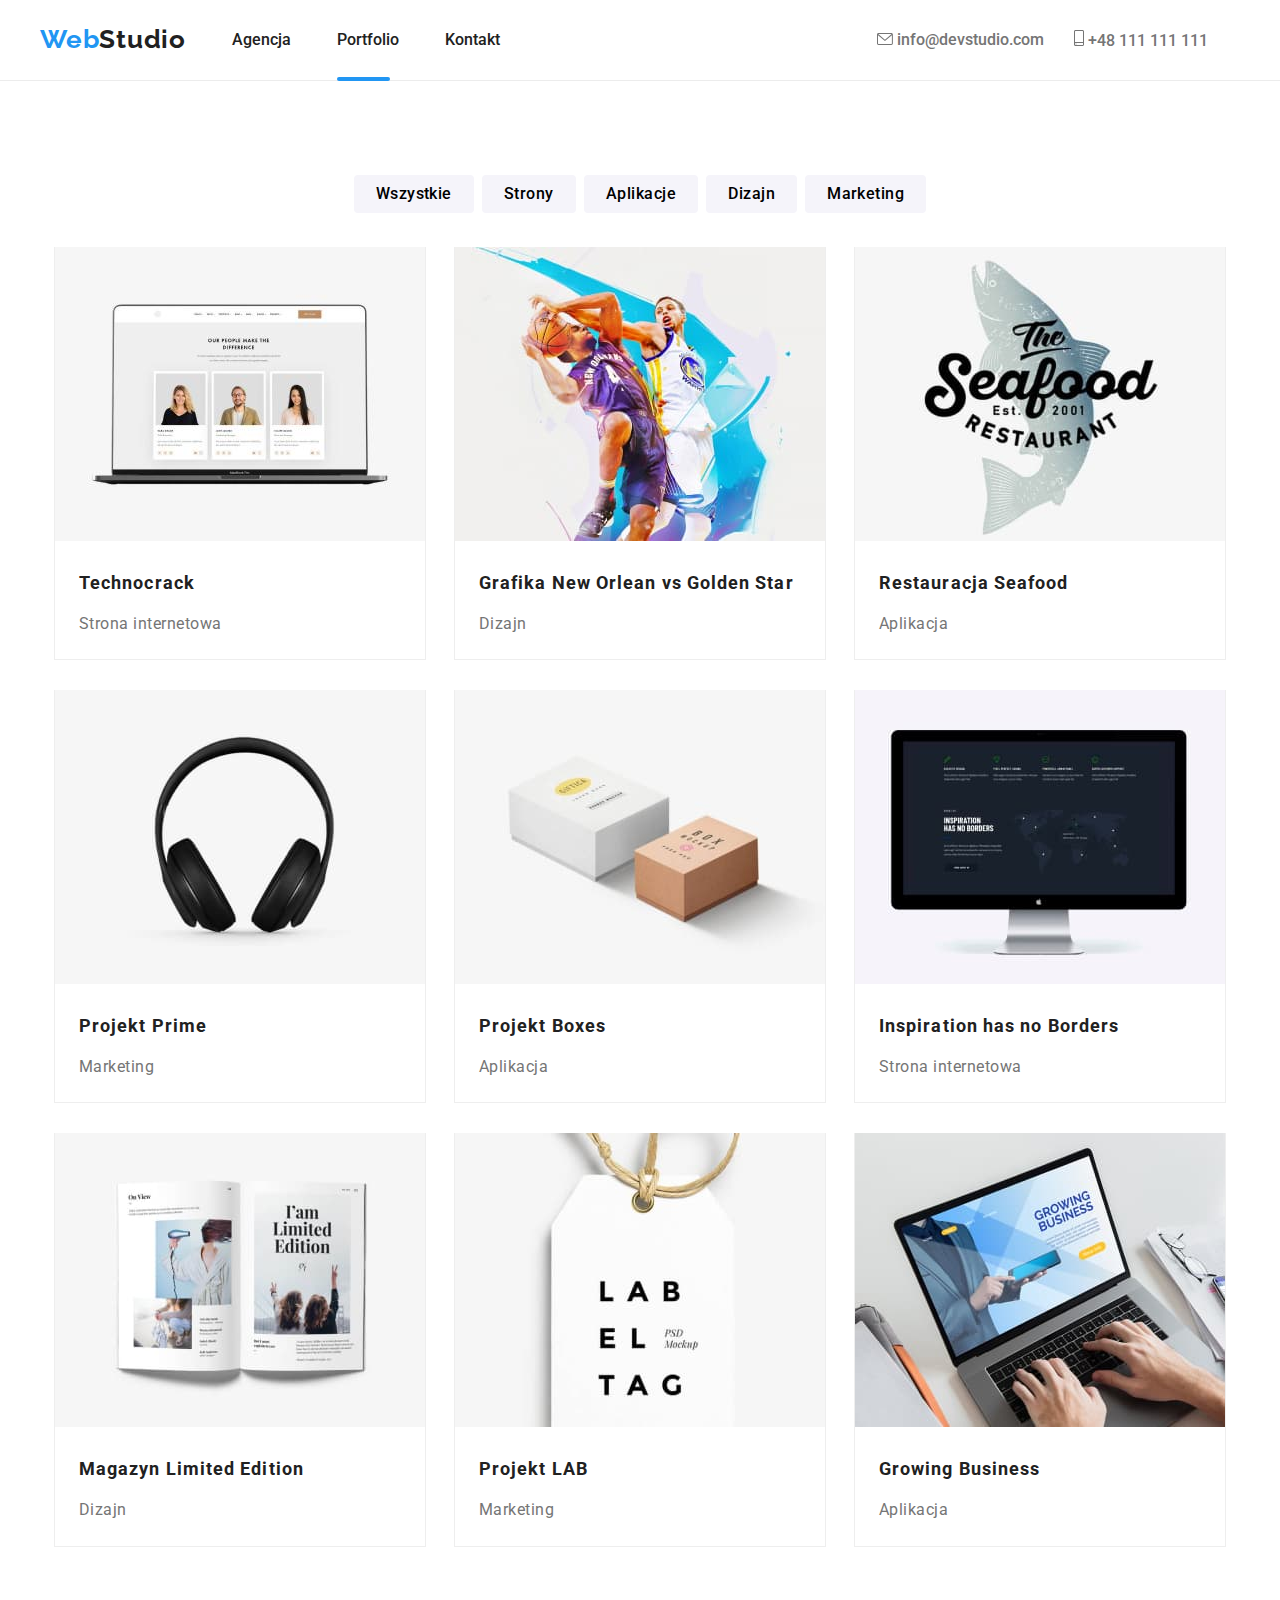
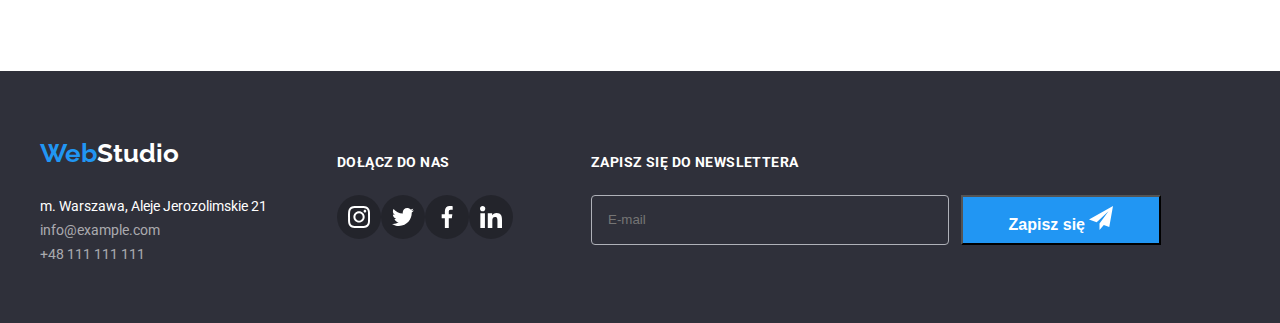
==== commit a159d9c4: "classes changed" ====
--- a/portfolio.html
+++ b/portfolio.html
@@ -20,29 +20,29 @@
         <header >
             <nav class="container">
                 <ul class="navigation">
-                    <div class="left-nav">
+                    <div class="navigation__left">
                         <li>
                             <a class="logo" href="/"
-                                ><span class="logo-web">Web</span>Studio</a
-                            >
-                        </li>
-                        <li>
-                            <a class="links" href="./index.html">Agencja</a>
-                        </li>
-                        <li>
-                            <a class="links" href="./portfolio.html"
+                                ><span class="logo__web">Web</span>Studio</a
+                            >
+                        </li>
+                        <li>
+                            <a class="navigation__links" href="./index.html">Agencja</a>
+        
+                        </li>
+                        <li>
+                            <a class="navigation__links" href="./portfolio.html"
                                 >Portfolio</a
-                            >
-                             <div class="underscore-portfolio"></div>
-                        </li>
-                        <li>
-                            <a class="links" href="#">Kontakt</a>
+                            ><div class="navigation__underscore"></div>
+                        </li>
+                        <li>
+                            <a class="navigation__links" href="#">Kontakt</a>
                         </li>
                     </div>
-                    <div class="right-nav">
+                    <div class="navigation__right">
                         <li>
                             <a
-                                class="envelope-smartphone"
+                                class="navigation__icons"
                                 href="mailto:info@devstudio.com"
                             >
                                 <svg width="16px" height="12px">
@@ -55,7 +55,7 @@
                         </li>
                         <li>
                             <a
-                                class="envelope-smartphone"
+                                class="navigation__icons"
                                 href="tel:+48111111111"
                             >
                                 <svg width="10px" height="16px">
@@ -73,29 +73,29 @@
         <main>
             <section>
                 <div class="container">
-                <ul class="portfolio-buttons-style">
-                    <li>
-                        <button class="portfolio-buttons" type="button">
+                <ul class="portfolio__buttons--list">
+                    <li>
+                        <button class="portfolio__buttons--item " type="button">
                             Wszystkie
                         </button>
                     </li>
                     <li>
-                        <button class="portfolio-buttons" type="button">
+                        <button class="portfolio__buttons--item " type="button">
                             Strony
                         </button>
                     </li>
                     <li>
-                        <button class="portfolio-buttons" type="button">
+                        <button class="portfolio__buttons--item " type="button">
                             Aplikacje
                         </button>
                     </li>
                     <li>
-                        <button class="portfolio-buttons" type="button">
+                        <button class="portfolio__buttons--item " type="button">
                             Dizajn
                         </button>
                     </li>
                     <li>
-                        <button class="portfolio-buttons" type="button">
+                        <button class="portfolio__buttons--item " type="button">
                             Marketing
                         </button>
                     </li>
@@ -104,191 +104,191 @@
 
             <section>
                 <div class="container">
-                    <ul class="portfolio-img-container">
-                        <li class="portfolio-images">
-                            <div class="img-animation">
+                    <ul class="portfolio__images">
+                        <li class="portfolio__images--list">
+                            <div class="portfolio__images--animation">
                                 <img 
                                 src="images/portfolio.img/img1.jpg"
                                 alt="Laptop"
                                 width="370"
                                 height="294"
                             />
-                                <p class="overlay-text">Technocrack jest popularną platformą wykorzystywaną do rozpowszechniania koronawirusa. Firmy wykorzystują tę platformę do celów szpiegowskich i ataków na niezabezpieczone serwery konkurencji
+                                <p class="portfolio__images--overlay">Technocrack jest popularną platformą wykorzystywaną do rozpowszechniania koronawirusa. Firmy wykorzystują tę platformę do celów szpiegowskich i ataków na niezabezpieczone serwery konkurencji
                             </p>  
                             </div>
 
-                            <h3 class="portfolio-img-title">Technocrack</h3>
-                            <p class="portfolio-image-description">
+                            <h3 class="portfolio__images--name">Technocrack</h3>
+                            <p class="portfolio__images--description">
                                 Strona internetowa
                             </p>
                         </li>
 
-                        <li class="portfolio-images">
-                            <div class="img-animation">
+                        <li class="portfolio__images--list">
+                            <div class="portfolio__images--animation">
                             <img
                                 src="images/portfolio.img/img2.jpg"
                                 alt="Two basketball players"
                                 width="370"
                                 height="294"
                             />
-                             <p class="overlay-text">Technocrack jest popularną platformą wykorzystywaną do rozpowszechniania koronawirusa. Firmy wykorzystują tę platformę do celów szpiegowskich i ataków na niezabezpieczone serwery konkurencji
+                             <p class="portfolio__images--overlay">Technocrack jest popularną platformą wykorzystywaną do rozpowszechniania koronawirusa. Firmy wykorzystują tę platformę do celów szpiegowskich i ataków na niezabezpieczone serwery konkurencji
                             </p> 
                         </div>
-                            <h3 class="portfolio-img-title">
+                            <h3 class="portfolio__images--name">
                                 Grafika New Orlean vs Golden Star
                             </h3>
-                            <p class="portfolio-image-description">Dizajn</p>
-                        </li>
-
-                        <li class="portfolio-images">
-                            <div class="img-animation">
+                            <p class="portfolio__images--description">Dizajn</p>
+                        </li>
+
+                        <li class="portfolio__images--list">
+                            <div class="portfolio__images--animation">
                             <img
                                 src="images/portfolio.img/img3.jpg"
                                 alt="Seafood restaurant logo"
                                 width="370"
                                 height="294"
                             />
-                             <p class="overlay-text">Technocrack jest popularną platformą wykorzystywaną do rozpowszechniania koronawirusa. Firmy wykorzystują tę platformę do celów szpiegowskich i ataków na niezabezpieczone serwery konkurencji
+                             <p class="portfolio__images--overlay">Technocrack jest popularną platformą wykorzystywaną do rozpowszechniania koronawirusa. Firmy wykorzystują tę platformę do celów szpiegowskich i ataków na niezabezpieczone serwery konkurencji
                             </p> 
                             </div>
-                            <h3 class="portfolio-img-title">
+                            <h3 class="portfolio__images--name">
                                 Restauracja Seafood
                             </h3>
-                            <p class="portfolio-image-description">Aplikacja</p>
-                        </li>
-
-                        <li class="portfolio-images">
-                            <div class="img-animation">
+                            <p class="portfolio__images--description">Aplikacja</p>
+                        </li>
+
+                        <li class="portfolio__images--list">
+                            <div class="portfolio__images--animation">
                             <img
                                 src="images/portfolio.img/img4.jpg"
                                 alt="Black headphones"
                                 width="370"
                                 height="294"
                             />
-                            <p class="overlay-text">Technocrack jest popularną platformą wykorzystywaną do rozpowszechniania koronawirusa. Firmy wykorzystują tę platformę do celów szpiegowskich i ataków na niezabezpieczone serwery konkurencji
+                            <p class="portfolio__images--overlay">Technocrack jest popularną platformą wykorzystywaną do rozpowszechniania koronawirusa. Firmy wykorzystują tę platformę do celów szpiegowskich i ataków na niezabezpieczone serwery konkurencji
                             </p> 
                         </div>
 
-                            <h3 class="portfolio-img-title">Projekt Prime</h3>
-                            <p class="portfolio-image-description">Marketing</p>
-                        </li>
-
-                        <li class="portfolio-images">
-                            <div class="img-animation">
+                            <h3 class="portfolio__images--name">Projekt Prime</h3>
+                            <p class="portfolio__images--description">Marketing</p>
+                        </li>
+
+                        <li class="portfolio__images--list">
+                            <div class="portfolio__images--animation">
                             <img
                                 src="images/portfolio.img/img5.jpg"
                                 alt="Two boxes"
                                 width="370"
                                 height="294"
                             />
-                            <p class="overlay-text">Technocrack jest popularną platformą wykorzystywaną do rozpowszechniania koronawirusa. Firmy wykorzystują tę platformę do celów szpiegowskich i ataków na niezabezpieczone serwery konkurencji
+                            <p class="portfolio__images--overlay">Technocrack jest popularną platformą wykorzystywaną do rozpowszechniania koronawirusa. Firmy wykorzystują tę platformę do celów szpiegowskich i ataków na niezabezpieczone serwery konkurencji
                             </p> 
                             </div>
-                            <h3 class="portfolio-img-title">Projekt Boxes</h3>
-                            <p class="portfolio-image-description">Aplikacja</p>
-                        </li>
-
-                        <li class="portfolio-images">
-                             <div class="img-animation">
+                            <h3 class="portfolio__images--name">Projekt Boxes</h3>
+                            <p class="portfolio__images--description">Aplikacja</p>
+                        </li>
+
+                        <li class="portfolio__images--list">
+                             <div class="portfolio__images--animation">
                             <img
                                 src="images/portfolio.img/img6.jpg"
                                 alt="Computer screen"
                                 width="370"
                                 height="294"
                             />
-                             <p class="overlay-text">Technocrack jest popularną platformą wykorzystywaną do rozpowszechniania koronawirusa. Firmy wykorzystują tę platformę do celów szpiegowskich i ataków na niezabezpieczone serwery konkurencji
-                            </p>
-                            </div>
-                            <h3 class="portfolio-img-title">
+                             <p class="portfolio__images--overlay">Technocrack jest popularną platformą wykorzystywaną do rozpowszechniania koronawirusa. Firmy wykorzystują tę platformę do celów szpiegowskich i ataków na niezabezpieczone serwery konkurencji
+                            </p>
+                            </div>
+                            <h3 class="portfolio__images--name">
                                 Inspiration has no Borders
                             </h3>
-                            <p class="portfolio-image-description">
+                            <p class="portfolio__images--description">
                                 Strona internetowa
                             </p>
                         </li>
 
-                        <li class="portfolio-images">
-                             <div class="img-animation">
+                        <li class="portfolio__images--list">
+                             <div class="portfolio__images--animation">
                             <img
                                 src="images/portfolio.img/img7.jpg"
                                 alt="Open book"
                                 width="370"
                                 height="294"
                             />
-                        <p class="overlay-text">Technocrack jest popularną platformą wykorzystywaną do rozpowszechniania koronawirusa. Firmy wykorzystują tę platformę do celów szpiegowskich i ataków na niezabezpieczone serwery konkurencji
-                            </p>
-                            </div>
-                            <h3 class="portfolio-img-title">
+                        <p class="portfolio__images--overlay">Technocrack jest popularną platformą wykorzystywaną do rozpowszechniania koronawirusa. Firmy wykorzystują tę platformę do celów szpiegowskich i ataków na niezabezpieczone serwery konkurencji
+                            </p>
+                            </div>
+                            <h3 class="portfolio__images--name">
                                 Magazyn Limited Edition
                             </h3>
-                            <p class="portfolio-image-description">Dizajn</p>
-                        </li>
-
-                        <li class="portfolio-images">
-                             <div class="img-animation">
+                            <p class="portfolio__images--description">Dizajn</p>
+                        </li>
+
+                        <li class="portfolio__images--list">
+                             <div class="portfolio__images--animation">
                             <img
                                 src="images/portfolio.img/img8.jpg"
                                 alt="White bookmark"
                                 width="370"
                                 height="294"
                             />
-                            <p class="overlay-text">Technocrack jest popularną platformą wykorzystywaną do rozpowszechniania koronawirusa. Firmy wykorzystują tę platformę do celów szpiegowskich i ataków na niezabezpieczone serwery konkurencji
-                            </p>
-                            </div>
-                            <h3 class="portfolio-img-title">Projekt LAB</h3>
-                            <p class="portfolio-image-description">Marketing</p>
-                        </li>
-
-                        <li class="portfolio-images">
-                             <div class="img-animation">
+                            <p class="portfolio__images--overlay">Technocrack jest popularną platformą wykorzystywaną do rozpowszechniania koronawirusa. Firmy wykorzystują tę platformę do celów szpiegowskich i ataków na niezabezpieczone serwery konkurencji
+                            </p>
+                            </div>
+                            <h3 class="portfolio__images--name">Projekt LAB</h3>
+                            <p class="portfolio__images--description">Marketing</p>
+                        </li>
+
+                        <li class="portfolio__images--list">
+                             <div class="portfolio__images--animation">
                             <img
                                 src="images/portfolio.img/img9.jpg"
                                 alt="Typing on the laptop"
                                 width="370"
                                 height="294"
                             />
-                            <p class="overlay-text">Technocrack jest popularną platformą wykorzystywaną do rozpowszechniania koronawirusa. Firmy wykorzystują tę platformę do celów szpiegowskich i ataków na niezabezpieczone serwery konkurencji
-                            </p>
-                            </div>
-                            <h3 class="portfolio-img-title">
+                            <p class="portfolio__images--overlay">Technocrack jest popularną platformą wykorzystywaną do rozpowszechniania koronawirusa. Firmy wykorzystują tę platformę do celów szpiegowskich i ataków na niezabezpieczone serwery konkurencji
+                            </p>
+                            </div>
+                            <h3 class="portfolio__images--name">
                                 Growing Business
                             </h3>
-                            <p class="portfolio-image-description">Aplikacja</p>
+                            <p class="portfolio__images--description">Aplikacja</p>
                         </li>
                     </ul>
                 </div>
                 </div>
             </section>
         </main>
-        <footer class="footer">
+       <footer class="footer">
             <div class="container">
-                 <address class="footer-sections">
+                <address class="footer__sections">
                     <div>
-                <a class="logo-web-footer" href="/"
-                    ><span class="logo-web">Web</span>Studio</a
+                <a class="footer__logo" href="/"
+                    ><span class="logo__web">Web</span>Studio</a
                 >
                 
-                        <div class="addres-box">
+                        <div class="footer__address">
                             <p>m. Warszawa, Aleje Jerozolimskie 21</p>
-                            <p class="footer-contact">
+                            <p class="footer__contact">
                                 <a href="mailto:info@devstudio.com"></a
                                 >info@example.com
                             </p>
-                            <p class="footer-contact">
+                            <p class="footer__contact">
                                 <a href="tel:+48111111111"></a>+48 111 111 111
                             </p>
                         </div>
                     </div>
-                        <div class="joined-us-section">
-                            <p class="joined-us">Dołącz do nas</p>
-                            <ul class="social-media-footer">
+                        <div class="footer__social">
+                            <p class="footer__social--name">Dołącz do nas</p>
+                            <ul class="footer__social--list">
                                 <li>
                                     <a href="#">
                                         <svg
                                             width="20px"
                                             height="20px"
                                             viewBox="0 0 50 100"
-                                            class="social-media-footer-single"
+                                            class="footer__social--item"
                                         >
                                             <use
                                                 href="./images/icons.svg/symbol-defs-social.svg#icon-instagram"
@@ -302,7 +302,7 @@
                                             width="20px"
                                             height="20px"
                                             viewBox="0 0 50 100"
-                                            class="social-media-footer-single"
+                                            class="footer__social--item"
                                         >
                                             <use
                                                 href="./images/icons.svg/symbol-defs-social.svg#icon-twitter"
@@ -316,7 +316,7 @@
                                             width="20px"
                                             height="20px"
                                             viewBox="0 0 50 100"
-                                            class="social-media-footer-single"
+                                            class="footer__social--item"
                                         >
                                             <use
                                                 href="./images/icons.svg/symbol-defs-social.svg#icon-facebook"
@@ -330,7 +330,7 @@
                                             width="20px"
                                             height="20px"
                                             viewBox="0 0 50 100"
-                                            class="social-media-footer-single"
+                                            class="footer__social--item"
                                         >
                                             <use
                                                 href="./images/icons.svg/symbol-defs-social.svg#icon-linkedin"
@@ -339,18 +339,17 @@
                                     </a>
                                 </li>
                                 </ul>
+                        </div>        
+<div>
+    <form class="footer__newsletter">
+        <label for="newsletter"><p class="footer__newsletter--name">Zapisz się do newslettera</p></label>
+        <div class="footer__button">
+        <input id="newsletter" type="email" placeholder="E-mail" class="footer__newsletter--input">
+        <button type="submit" class="main__button">Zapisz się <svg width="24px" height="24" class="footer__newsletter--icon"><use href="./images/icons.svg/symbol-defs-form.svg#icon-icon-send"></use></svg></button></div>
+    </form>
 </div>
-    <div class="footer-newsletter">
-       <form>
-        <label for="newsletter" ><p class="footer-inscription">Zapisz się do newslettera</p></label>
-        <div class="footer-button">
-        <input id="newsletter" type="email" placeholder="E-mail" class="newsletter-input">
-        <button type="submit" class="main-button">Zapisz się <svg width="24px" height="24" class="icon-newsletter"><use href="./images/icons.svg/symbol-defs-form.svg#icon-icon-send"></use></svg></button></div>
-      </form>
-    </div>
-                    
-                </address>
-            </div>
+                        
+    </address>
         </footer>
     </body>
 </html>
--- a/css/styles.css
+++ b/css/styles.css
@@ -46,14 +46,14 @@
     padding-bottom: 25px;
 }
 
-.left-nav {
+.navigation__left {
     display: flex;
     justify-content: flex-start;
     align-items: center;
     gap: 46px;
     list-style: none;
 }
-.right-nav {
+.navigation__right {
     display: flex;
     justify-content: flex-end;
     gap: 30px;
@@ -61,44 +61,6 @@
     margin: auto;
     color: var(--grey);
     padding-left: 345px;
-}
-
-.links {
-    color: var(--black);
-    cursor: pointer;
-    font-size: inherit;
-    font-weight: 500;
-    text-decoration: none;
-    display: flex;
-}
-.links:active,
-.links:hover {
-    color: var(--brand-color);
-    transition-duration: 250ms;
-    transition-timing-function: cubic-bezier(0.4, 0, 0.2, 1);
-}
-
-.envelope-smartphone {
-    fill: var(--grey);
-    cursor: pointer;
-    color: var(--grey);
-    font-size: 14px;
-    font-size: inherit;
-    font-weight: 500;
-    justify-content: right;
-}
-
-.envelope-smartphone:hover,
-.envelope-smartphone:focus {
-    color: var(--brand-color);
-    fill: var(--brand-color);
-    transition-duration: 250ms;
-    transition-timing-function: cubic-bezier(0.4, 0, 0.2, 1);
-}
-
-a {
-    list-style-type: none;
-    text-decoration: none;
 }
 .logo {
     font-family: "Raleway", sans-serif;
@@ -112,16 +74,29 @@
     color: var(--brand-color);
     color: var(--black);
 }
-.logo-web {
+.logo__web {
     color: var(--brand-color);
 }
 
-.underscore {
+.navigation__links {
+    color: var(--black);
+    cursor: pointer;
+    font-size: inherit;
+    font-weight: 500;
+    text-decoration: none;
+    display: flex;
+}
+.navigation__links:active,
+.navigation__links:hover {
+    color: var(--brand-color);
+    transition-duration: 250ms;
+    transition-timing-function: cubic-bezier(0.4, 0, 0.2, 1);
+}
+.navigation__underscore {
     position: relative;
     top: 28px;
 }
-
-.underscore::after {
+.navigation__underscore::after {
     content: "";
     position: absolute;
     left: 0;
@@ -132,13 +107,35 @@
     background-color: #2196f3;
     border-radius: 2px;
 }
-
-.underscore-portfolio {
+.navigation__icons {
+    fill: var(--grey);
+    cursor: pointer;
+    color: var(--grey);
+    font-size: 14px;
+    font-size: inherit;
+    font-weight: 500;
+    justify-content: right;
+}
+
+.navigation__icons:hover,
+.navigation__icons:focus {
+    color: var(--brand-color);
+    fill: var(--brand-color);
+    transition-duration: 250ms;
+    transition-timing-function: cubic-bezier(0.4, 0, 0.2, 1);
+}
+
+a {
+    list-style-type: none;
+    text-decoration: none;
+}
+
+.navigation__underscore-portfolio {
     position: relative;
     top: 28px;
 }
 
-.underscore-portfolio::after {
+.navigation__underscore-portfolio::after {
     content: "";
     position: absolute;
     left: 0;
@@ -148,6 +145,7 @@
     background-color: #2196f3;
     border-radius: 2px;
 }
+
 .title {
     font-family: "Raleway", sans-serif;
     color: var(--title);
@@ -171,7 +169,7 @@
     background-repeat: no-repeat;
 }
 
-.efektywne {
+.title__name {
     font-family: "Roboto";
     font-weight: 900;
     font-size: 44px;
@@ -185,7 +183,7 @@
     margin: 0 auto;
 }
 
-.main-button {
+.main__button {
     color: var(--title);
     cursor: pointer;
     background-color: var(--brand-color);
@@ -208,6 +206,13 @@
     transition-duration: 250ms;
     transition-timing-function: cubic-bezier(0.4, 0, 0.2, 1);
 }
+.is-hidden {
+    pointer-events: none;
+    visibility: hidden;
+    opacity: 0;
+    transform: translateX(-50%) translateY(-50%) scale(0) rotate(0deg)
+        skew(40deg 40deg);
+}
 .modal {
     position: relative;
     margin: auto;
@@ -219,7 +224,7 @@
     cursor: auto;
 }
 
-.modal-close {
+.modal__close {
     border-radius: 50%;
     border-color: var(--border-lightgrey);
     color: #212121;
@@ -232,34 +237,173 @@
     left: 91%;
     cursor: pointer;
 }
-.close-x {
+
+.modal__style {
+    display: flex;
+    flex-direction: column;
+    margin: 40px;
+    width: 448px;
+}
+.modal__title {
+    font-family: "Roboto";
+    font-style: normal;
+    font-weight: 700;
+    font-size: 20px;
+    line-height: 23px;
+    text-align: center;
+    letter-spacing: 0.03em;
+    color: var(--black);
+}
+
+.modal__input {
+    width: 448px;
+    display: block;
+    position: relative;
+    transition-property: fill;
+    transition-duration: 250ms;
+    transition-timing-function: cubic-bezier(0.4, 0, 0.2, 1);
+}
+.modal__input:hover,
+.modal__input:focus-within {
+    fill: var(--brand-color);
+    border-color: var(--brand-color);
+}
+
+.modal__label {
+    width: 448px;
+    font-weight: 400;
+    font-size: 12px;
+    line-height: 14px;
+    letter-spacing: 0.01em;
+    margin: 10px 0 4px 0;
+    display: flex;
+    color: #757575;
+    border-color: rgba(117, 117, 117, 0.5);
+}
+
+.modal__input--style {
+    height: 35px;
+    width: 448px;
+    padding-left: 35px;
+    border-color: rgba(117, 117, 117, 0.5);
+    border: 1px solid;
+    outline: none;
+}
+.modal__input--style:focus-within {
+    border-color: var(--brand-color);
+    transition-property: border-color;
+    transition-duration: 250ms;
+    transition-timing-function: var(--cubic-bezier);
+}
+.modal__input--style:focus-within + svg {
+    fill: var(--brand-color);
+    transition-property: fill;
+    transition-duration: 250ms;
+    transition-timing-function: var(--cubic-bezier);
+}
+
+.modal__input--icon {
     fill: var(--black);
-}
-.is-hidden {
-    pointer-events: none;
+    position: absolute;
+    transform: translateY(-50%);
+    top: 45px;
+    left: 15px;
+    right: 11px;
+    left: 11px;
+}
+
+.modal__textarea {
+    width: 448px;
+    height: 120px;
+    background-color: inherit;
+    border: 1px solid color rgba(117, 117, 117, 0.5);
+    border-radius: 4px;
+    padding: 12px 16px;
+    resize: none;
+    display: block;
+    font-family: inherit;
+}
+
+.modal__checkbox {
+    margin: 20px 0 30px 15px;
+    font-weight: 400;
+    font-size: 14px;
+    line-height: 24px;
+    letter-spacing: 0.03em;
+    color: var(--grey);
+    display: flex;
+    align-items: center;
+    position: relative;
+}
+.modal__checkbox a {
+    text-decoration: underline;
+    color: var(--brand-color);
+}
+
+.modal__checkbox--hidden {
+    width: 16px;
+    height: 15px;
+    z-index: 10;
+}
+.modal__checkbox--hidden:checked ~ .modal__checkbox--unchecked {
+    scale: 0;
+}
+
+.modal__checkbox--hidden:checked ~ .modal__checkbox--icon {
+    visibility: visible;
+    background-color: var(--brand-color);
+    scale: 1;
+}
+.modal__checkbox--unchecked {
+    fill: var(--title);
+    position: absolute;
+    scale: 1;
+    transition: scale, 0.2s;
+}
+.modal__checkbox--icon {
+    position: absolute;
+    color: var(--title);
+    border-radius: 2px;
+    border-color: var(--border-lightgrey);
     visibility: hidden;
-    opacity: 0;
-    transform: translateX(-50%) translateY(-50%) scale(0) rotate(0deg)
-        skew(40deg 40deg);
-}
-.lorem-ipsum-icons {
+    transition-property: background-color, visibility, scale;
+    transition-duration: 250ms;
+    transition-timing-function: var(--cubic-bezier);
+    scale: 0;
+}
+.modal__checkbox--text {
+    margin-left: 8px;
+}
+
+.modal__button {
+    color: var(--title);
+    cursor: pointer;
+    background-color: var(--brand-color);
+    font-weight: 700;
+    font-size: 16px;
+    height: 50px;
+    width: 200px;
+    margin: 30px 164px 40px 164px;
+}
+
+.lorem-ipsum__grid {
+    display: flex;
+    justify-content: space-between;
+    flex-direction: row;
+    list-style: none;
+    gap: 30px;
+    padding-top: 94px;
+    padding-bottom: 94px;
+}
+.lorem-ipsum__icons {
     text-align: center;
     background-color: var(--button-white);
     width: 270px;
     height: 120px;
     padding: 25px 100px;
 }
-.lorem-ipsum-style {
-    display: flex;
-    justify-content: space-between;
-    flex-direction: row;
-    list-style: none;
-    gap: 30px;
-    padding-top: 94px;
-    padding-bottom: 94px;
-}
-
-.lorem-ipsum {
+
+.lorem-ipsum__name {
     font-weight: 700;
     font-size: 14px;
     line-height: 1.1;
@@ -267,7 +411,7 @@
     text-transform: uppercase;
     padding-top: 30px;
 }
-.lorem-ipsum-text {
+.lorem-ipsum__description {
     font-size: 14px;
     line-height: 1.7;
     letter-spacing: 0.03em;
@@ -277,17 +421,7 @@
     height: 75px;
     padding-bottom: 94px;
 }
-.lorem-ipsum-container {
-    display: flex;
-    width: 1200px;
-    margin: auto;
-    padding: 94px 215px;
-    gap: 30px;
-    list-style-type: none;
-    justify-content: space-between;
-    padding-top: 94px;
-    padding-bottom: 94px;
-}
+
 .headings {
     font-size: 36px;
     text-align: center;
@@ -296,7 +430,7 @@
     padding-bottom: 50px;
 }
 
-.index-images {
+.index__images {
     display: flex;
     gap: 30px;
     list-style-type: none;
@@ -305,7 +439,7 @@
     padding-bottom: 94px;
 }
 
-.index-image-title > .label {
+.index__image--title > .index__images--label {
     position: absolute;
     bottom: 0;
     font-family: "Roboto";
@@ -319,44 +453,26 @@
     padding-top: 27px;
     padding-bottom: 27px;
 }
-.index-image-title {
+.index__image--title {
     position: relative;
     letter-spacing: 0.03em;
     text-transform: uppercase;
     display: flex;
 }
 
-.john-doe-section {
+.team {
     background-color: var(--button-white);
     max-width: 1600px;
     margin: auto;
 }
-.john-doe-style {
+.team__list {
     display: flex;
     list-style-type: none;
     justify-content: space-between;
     padding-bottom: 94px;
     gap: 30px;
 }
-.john-doe-images {
-    background-color: var(--title);
-}
-
-.john-doe {
-    font-weight: 500;
-    padding-top: 30px;
-    padding-bottom: 10px;
-}
-
-.john-doe-job {
-    font-weight: 400px;
-    font-style: normal;
-    color: var(--grey);
-    padding-bottom: 59px, 99px;
-    height: 30px;
-}
-
-.john-doe-description {
+.team__item {
     text-align: center;
     letter-spacing: 0.03em;
     box-shadow: 0px 0px 2px 0px;
@@ -366,7 +482,21 @@
     filter: drop-shadow(0px 4px 4px rgba(0, 0, 0, 0.25));
 }
 
-.social-media-icons {
+.team__item--name {
+    font-weight: 500;
+    padding-top: 30px;
+    padding-bottom: 10px;
+}
+
+.team__item--job {
+    font-weight: 400px;
+    font-style: normal;
+    color: var(--grey);
+    padding-bottom: 59px, 99px;
+    height: 30px;
+}
+
+.social__icons {
     display: flex;
     fill: var(--border-lightgrey);
     justify-content: center;
@@ -377,7 +507,7 @@
     max-width: 206px;
 }
 
-.social-media-icons-single {
+.social__icons--item {
     margin: auto;
     fill: var(--border-lightgrey);
     cursor: pointer;
@@ -386,8 +516,8 @@
     padding: 12px;
 }
 
-.social-media-icons-single:hover,
-.social-media-icons-single:focus {
+.social__icons--item:hover,
+.social__icons--item:focus {
     fill: var(--title);
     background-color: var(--brand-color);
     padding: 10px;
@@ -396,7 +526,7 @@
     transition-timing-function: cubic-bezier(0.4, 0, 0.2, 1);
 }
 
-.company-icons {
+.company__icons {
     display: flex;
     justify-content: center;
     padding-bottom: 30px;
@@ -406,7 +536,7 @@
     padding-bottom: 94px;
 }
 
-.company-border {
+.company__icons--border {
     list-style: none;
     cursor: pointer;
     padding: 16px 32px;
@@ -418,15 +548,23 @@
     border-radius: 4px;
 }
 
-.company-border:hover,
-.company-border:focus {
+.company__icons--border:hover,
+.company__icons--borders:focus {
     fill: var(--brand-color);
     border-color: var(--brand-color);
     transition-duration: 250ms;
-    transition-timing-function: cubic-bezier(0.4, 0, 0.2, 1);
-}
-
-.portfolio-buttons {
+    transition-timing-function: var(--cubic-bezier);
+}
+
+.portfolio__buttons--list {
+    display: flex;
+    list-style: none;
+    justify-content: center;
+    gap: 8px;
+    padding-top: 94px;
+    padding-bottom: 34px;
+}
+.portfolio__buttons--item {
     cursor: pointer;
     justify-content: center;
     font-family: "Roboto";
@@ -441,37 +579,27 @@
     border: var(--button-white);
     margin: auto;
 }
-.portfolio-buttons-style {
-    display: flex;
-    list-style: none;
-    justify-content: center;
-    gap: 8px;
-    padding-top: 94px;
-    padding-bottom: 34px;
-}
-
-.portfolio-buttons:hover {
+
+.portfolio__buttons--item:hover {
     background: var(--brand-color);
     color: var(--button-white);
     box-shadow: 0px 4px 4px rgba(0, 0, 0, 0.25);
     transition-duration: 250ms;
     transition-timing-function: cubic-bezier(0.4, 0, 0.2, 1);
 }
-.portfolio-buttons:focus {
+.portfolio__buttons--item :focus {
     background: var(--brand-color);
     color: var(--title);
 }
 
-.portfolio-img-title {
-    font-weight: 700;
-    font-size: 18px;
-    line-height: 2;
-    color: var(--black);
-    letter-spacing: 0.06em;
-    padding: 20px 24px 4px 24px;
-}
-
-.portfolio-images {
+.portfolio__images {
+    display: flex;
+    flex-wrap: wrap;
+    justify-content: space-between;
+    padding-bottom: 94px;
+}
+
+.portfolio__images--list {
     position: relative;
     list-style-type: none;
     cursor: pointer;
@@ -483,13 +611,26 @@
     border-color: #eeeeee;
     border-top: transparent;
 }
-.portfolio-images:hover .overlay-text {
+.portfolio__images--list:hover .portfolio__images--overlay {
     transform: translateY(-100%);
     transition-duration: 250ms;
     transition-timing-function: cubic-bezier(0.4, 0, 0.2, 1);
 }
-
-.portfolio-image-description {
+.portfolio__images--animation {
+    position: relative;
+    overflow: hidden;
+}
+
+.portfolio__images--name {
+    font-weight: 700;
+    font-size: 18px;
+    line-height: 2;
+    color: var(--black);
+    letter-spacing: 0.06em;
+    padding: 20px 24px 4px 24px;
+}
+
+.portfolio__images--description {
     color: var(--grey);
     font-size: 16px;
     line-height: 1.9;
@@ -497,17 +638,8 @@
     padding: 4px 24px 20px 24px;
     gap: 30px;
 }
-.portfolio-img-container {
-    display: flex;
-    flex-wrap: wrap;
-    justify-content: space-between;
-    padding-bottom: 94px;
-}
-.img-animation {
-    position: relative;
-    overflow: hidden;
-}
-.overlay-text {
+
+.portfolio__images--overlay {
     margin: 0;
     position: absolute;
     pointer-events: none;
@@ -527,19 +659,10 @@
     transition: transform 0.3s;
     transition-timing-function: cubic-bezier(0.4, 0, 0.2, 1);
 }
-.img-animation:hover .overlay-text:hover {
+.portfolio__images--animation:hover .portfolio__images--overlay:hover {
     transform: translateY(0%);
     transition-duration: 250ms;
     transition-timing-function: cubic-bezier(0.4, 0, 0.2, 1);
-}
-
-.logo-web-footer {
-    font-family: "Raleway", sans-serif;
-    color: var(--title);
-    font-weight: 700;
-    font-size: 26px;
-    background-color: var(--backgroud-grey);
-    text-decoration: none;
 }
 
 .footer {
@@ -552,44 +675,62 @@
     padding-top: 60px;
 }
 
-.addres-box {
+.footer__sections {
+    display: flex;
+}
+
+.footer__logo {
+    font-family: "Raleway", sans-serif;
+    font-style: normal;
+    color: var(--title);
+    font-weight: 700;
+    font-size: 26px;
+    background-color: var(--backgroud-grey);
+    text-decoration: none;
+}
+
+.footer__address {
     font-style: normal;
     padding-top: 20px;
     padding-bottom: 9px;
     padding-right: 70px;
     line-height: 1, 7;
 }
-.footer-contact {
+
+.footer__contact {
     color: rgba(255, 255, 255, 0.6);
     font-size: 14px;
     line-height: 1.7;
     cursor: pointer;
 }
-.footer-contact:active,
-.footer-contact:hover {
+.footer__contact:active,
+.footer__contact:hover {
     color: var(--brand-color);
     transition-duration: 250ms;
     transition-timing-function: cubic-bezier(0.4, 0, 0.2, 1);
 }
-.joined-us {
-    font-family: "Roboto";
-    font-weight: 700;
-    font-size: 14px;
-    letter-spacing: 0.03em;
-    text-transform: uppercase;
-    font-style: normal;
-}
-.joined-us-section {
+
+.footer__social {
     margin-top: 20px;
     justify-content: center;
 }
-.social-media-footer {
+
+.footer__social--name {
+    font-family: "Roboto";
+    font-weight: 700;
+    font-size: 14px;
+    letter-spacing: 0.03em;
+    text-transform: uppercase;
+    font-style: normal;
+}
+
+.footer__social--list {
     display: flex;
     max-width: 206px;
     list-style: none;
     margin-right: 0;
 }
-.social-media-footer-single {
+.footer__social--item {
     fill: var(--title);
     cursor: pointer;
     background-color: rgba(0, 0, 0, 0.25);
@@ -599,168 +740,19 @@
     border-radius: 50%;
     align-items: center;
 }
-.social-media-footer-single:hover {
+.footer__social--item:hover {
     background-color: var(--brand-color);
     border-radius: 50%;
     transition-duration: 250ms;
     transition-timing-function: cubic-bezier(0.4, 0, 0.2, 1);
 }
-.form-newsletter {
-    font-family: "Roboto";
-    font-style: normal;
-    font-weight: 700;
-    font-size: 20px;
-    line-height: 23px;
-    text-align: center;
-    letter-spacing: 0.03em;
-    color: #212121;
-    padding-top: 40px;
-}
-.form-style {
-    display: flex;
-    flex-direction: column;
-    margin: 40px;
-    width: 448px;
-    
-}
-.form {
-width: 448px;
-font-weight: 400;
-font-size: 12px;
-line-height: 14px;
-letter-spacing: 0.01em;
-margin: 10px 0 4px 0;
-display: flex;
-color: #757575;
-border-color: rgba(117, 117, 117, 0.5);
-
-}
-.input-style {
-    width: 448px;
-    display: block;
-    position: relative;
-    transition-property: fill;
-    transition-duration: 250ms;
-    transition-timing-function: cubic-bezier(0.4, 0, 0.2, 1);
-}
-.input-style:hover,
-.input-style:focus-within {
-    fill: var(--brand-color);
-    border-color: var(--brand-color);
-}
-.icons-form {
-    fill: var(--black);
-    position: absolute;
-    transform: translateY(-50%);
-    top: 32px;
-    left: 15px;
-    
-
-}
-.textarea {
-    width: 448px;
-    height: 120px;
-    background-color: inherit;
-    border: 1px solid color: rgba(117, 117, 117, 0.5);
-    border-radius: 4px;
-    padding:12px 16px;
-    resize:none;
-    display:block;
-} 
-
-.checkbox-label{
-margin: 20px 0 30px 15px;
-font-weight: 400;
-font-size: 14px;
-line-height: 24px;
-letter-spacing: 0.03em;
-color: var(--grey);
-display: flex;
-align-items: center;
-position: relative;
-}
-.checkbox-label a{
-    text-decoration: underline;
-    color: var(--brand-color);
-}
-.checkbox-icon{
-    position: absolute;
-    color:var(--title)
-    border-radius: 2px;
-    border-color: var(--border-lightgrey);
-    visibility: hidden;
-    transition-property: background-color,visibility,scale;
-    transition-duration: 250ms;
-    transition-timing-function: var(--cubic-bezier);
-    scale:0;
-    
-}
-
-.checkbox-hidden:checked ~ .checkbox-icon{
-    visibility: visible;
-    background-color: var(--brand-color);
-    scale:1;
-}
-
-.checkbox-hidden:checked ~ .checkbox-icon-unchecked{
-    scale: 0;
-}
-
-.checkbox-icon-unchecked{
-    fill: var(--title);
-    position: absolute;
-    scale: 1;
-    transition:scale, 0.2s
-}
-
-.checkbox-text{
-    margin-left: 8px;
-}
-
-.checkbox-hidden{
-    width: 16px;
-    height: 15px;
-    z-index: 10;
-}
-.form-input{
-    height: 35px;
-    width: 448px;
-    padding-left: 35px;
-}
-.form-input:focus-within {
-    outline: 1px solid var(--brand-color);
-    transition-property: outline;
-    transition-duration:250ms;
-    transition-timing-function: var(--cubic-bezier);
-}
-
-.form-input:focus-within + svg {
-    fill: var(--brand-color);
-    transition-property: fill;
-    transition-duration: 250ms;
-    transition-timing-function: var(--cubic-bezier);
-}
-.form-send-button {
-    color: var(--title);
-    cursor: pointer;
-    background-color: var(--brand-color);
-    font-weight: 700;
-    font-size: 16px;
-    height: 50px;
-    width:200px;
-    margin: 30px 164px 40px 164px;
-
-}
-.footer-sections {
-    display: flex;
-    flex-direction: row;
-}
-
-.footer-newsletter {
+
+.footer__newsletter {
     padding-left: 78px;
     padding-top: 20px;
 }
-.footer-inscription {
+
+.footer__newsletter--name {
     font-family: "Roboto";
     font-weight: 700;
     font-size: 14px;
@@ -769,21 +761,21 @@
     font-style: normal;
 }
 
-.footer-button {
+.footer__button {
     margin-top: 20px;
     display: flex;
     gap: 12px;
 }
 
-.newsletter-input {
+.footer__newsletter--input {
     width: 358px;
     height: 50px;
+    color: var(--border-lightgrey);
     background-color: inherit;
     border: 1px solid var(--border-lightgrey);
     border-radius: 4px;
     padding-left: 16px;
 }
-
-.icon-newsletter {
+.footer__newsletter--icon {
     fill: var(--title);
 }
